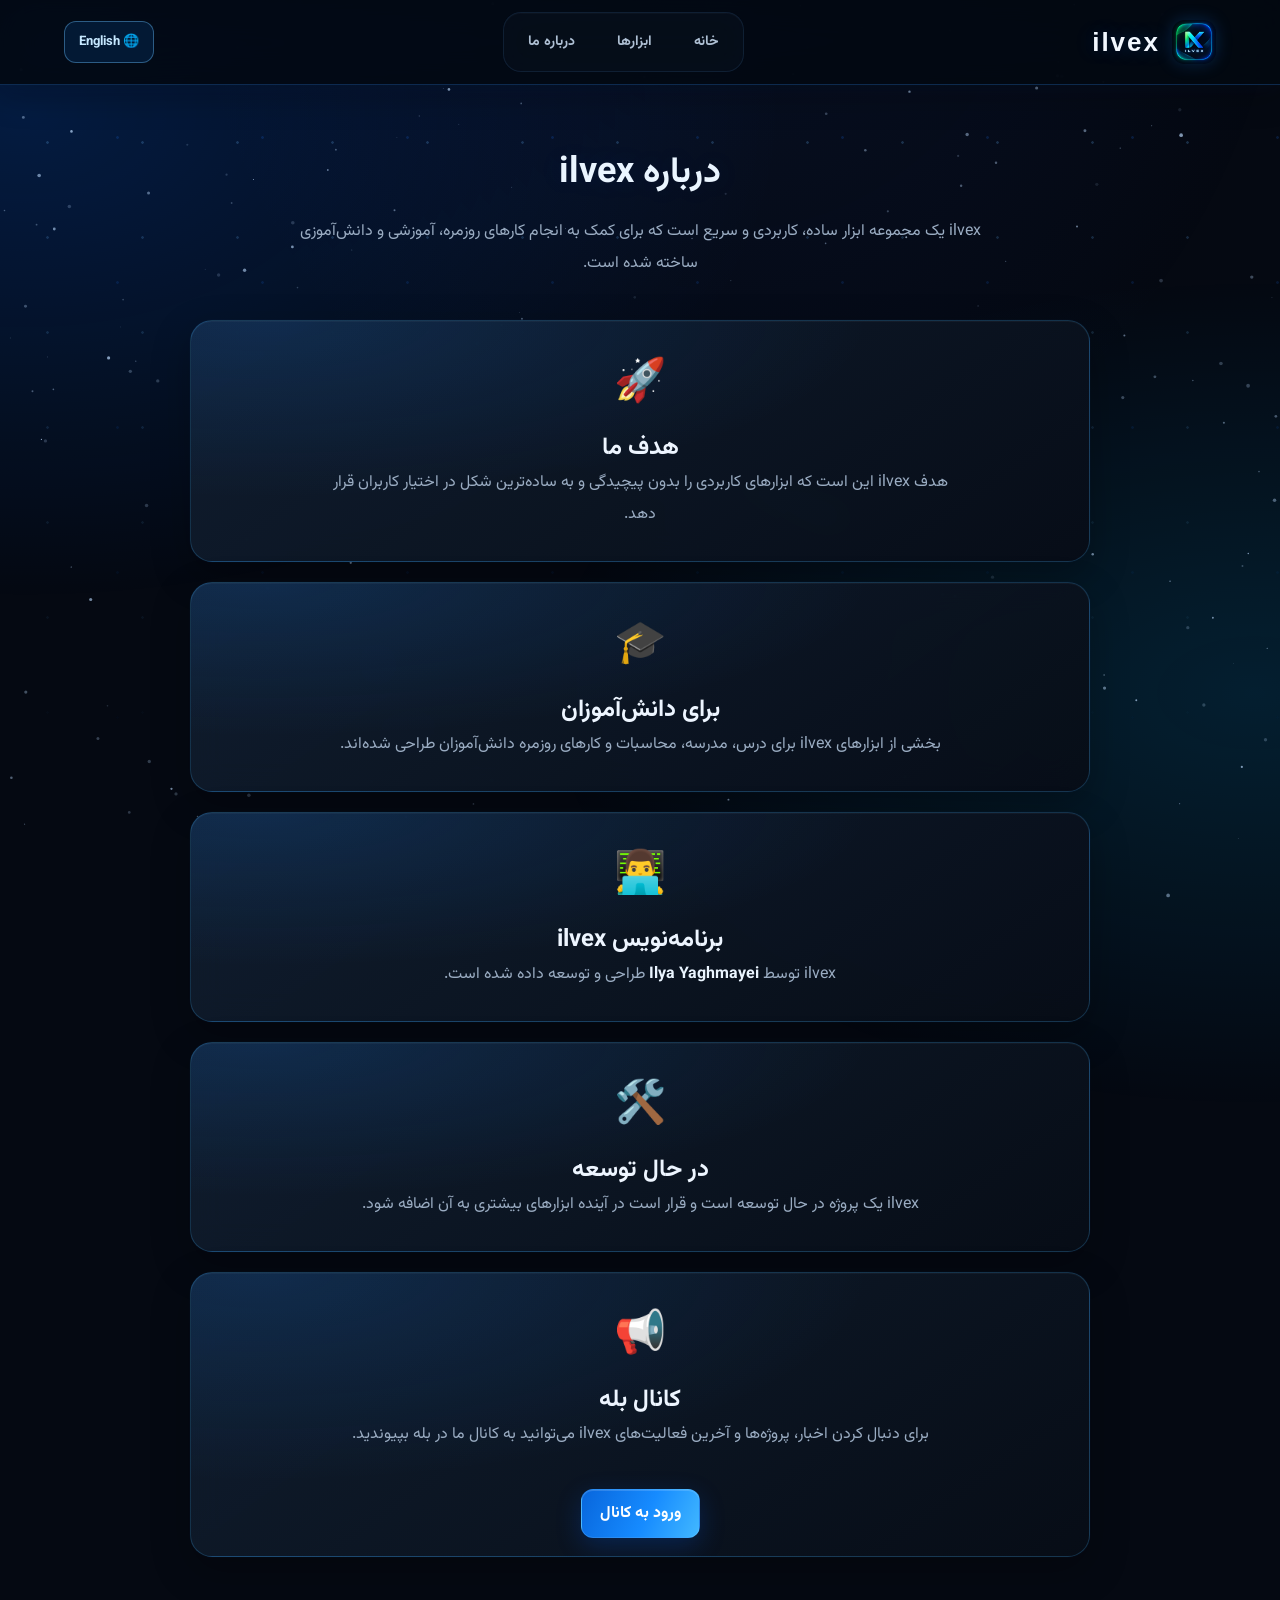
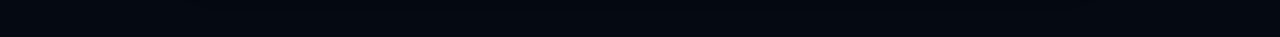
==== about.html @ ef1cdfc8 "Add files via upload" ====
<!DOCTYPE html>
<html lang="fa" dir="rtl">

<head>

    <meta charset="UTF-8">

    <meta name="viewport" content="width=device-width, initial-scale=1.0">

    <title>درباره ما | ilvex</title>

    <link rel="stylesheet" href="style.css">
    <link rel="icon" type="image/png" href="logo.png">
    <link
    href="https://fonts.googleapis.com/css2?family=Vazirmatn:wght@400;500;600;700;800;900&display=swap"
    rel="stylesheet"
>
</head>


<body>



    <header class="header">

        <div class="brand">

            <img
                src="logo.png"
                alt="ilvex Logo"
                class="site-logo"
            >

            <div class="logo">
                ilvex
            </div>

        </div>


        <button
            class="menu-btn"
            id="menuBtn"
        >
            ☰
        </button>


        <nav
            class="menu"
            id="menu"
        >

            <a href="index.html">
                خانه
            </a>

            <a href="tools.html">
                ابزارها
            </a>

            <a href="about.html">
                درباره ما
            </a>

        </nav>

    </header>



    <main>


        <section class="about-page">


            <h1>
                درباره ilvex
            </h1>


            <p>
                ilvex یک مجموعه ابزار ساده، کاربردی و سریع است
                که برای کمک به انجام کارهای روزمره، آموزشی و دانش‌آموزی ساخته شده است.
            </p>



            <!-- هدف ما -->

            <div class="about-card">

                <span>
                    🚀
                </span>

                <h2>
                    هدف ما
                </h2>

                <p>
                    هدف ilvex این است که ابزارهای کاربردی را
                    بدون پیچیدگی و به ساده‌ترین شکل در اختیار کاربران قرار دهد.
                </p>

            </div>



            <!-- برای دانش آموزان -->

            <div class="about-card">

                <span>
                    🎓
                </span>

                <h2>
                    برای دانش‌آموزان
                </h2>

                <p>
                    بخشی از ابزارهای ilvex برای درس، مدرسه،
                    محاسبات و کارهای روزمره دانش‌آموزان طراحی شده‌اند.
                </p>

            </div>



            <!-- برنامه نویس -->

            <div class="about-card">

                <span>
                    👨‍💻
                </span>

                <h2>
                    برنامه‌نویس ilvex
                </h2>

                <p>
                    ilvex توسط
                    <strong>
                        Ilya Yaghmayei
                    </strong>
                    طراحی و توسعه داده شده است.
                </p>

            </div>



            <!-- در حال توسعه -->

            <div class="about-card">

                <span>
                    🛠️
                </span>

                <h2>
                    در حال توسعه
                </h2>

                <p>
                    ilvex یک پروژه در حال توسعه است و
                    قرار است در آینده ابزارهای بیشتری به آن اضافه شود.
                </p>

            </div>



            <!-- کانال بله -->

            <div class="about-card">

                <span>
                    📢
                </span>

                <h2>
                    کانال بله
                </h2>

                <p>
                    برای دنبال کردن اخبار، پروژه‌ها و
                    آخرین فعالیت‌های ilvex می‌توانید به کانال ما در بله بپیوندید.
                </p>
<br><br>
                <a
                    href="https://ble.ir/ilvex_official"
                    class="section-button"
                >
                    ورود به کانال
                </a>

            </div>


        </section>


    </main>



    <!-- JavaScript -->

    <script src="script.js"></script>

<script src="stars.js"></script>
</body>

</html>
---- style.css ----
html {
    background-color: #ffffff !important;
    color-scheme: light;
}

body {
    background-color: #ffffff !important;
    color-scheme: light;
}
:root {
    --blue: #1769ff;
    --blue-light: #69b7ff;
    --blue-soft: #eaf5ff;
    --blue-glow: rgba(23, 105, 255, 0.22);

    --bg: #ffffff;
    --card: #f7fbff;
    --text: #102033;
    --muted: #64748b;
    --border: #dcecff;
}

* {
    box-sizing: border-box;
    margin: 0;
    padding: 0;
}

html {
    scroll-behavior: smooth;
}

body {
    font-family: "Vazirmatn", Arial, sans-serif;
    background: var(--bg);
    color: var(--text);
    min-height: 100vh;
    direction: rtl;
    overflow-x: hidden;
}


.header {
    position: sticky;
    top: 0;
    z-index: 999;

    width: 100%;
    min-height: 75px;
    padding: 12px 5%;

    display: flex;
    align-items: center;
    justify-content: space-between;

    background: rgba(255, 255, 255, 0.92);

    border-bottom: 1px solid var(--border);

    backdrop-filter: blur(18px);

    box-shadow:
        0 8px 30px rgba(23, 105, 255, 0.08);
}

.brand {
    display: flex;
    align-items: center;
    gap: 10px;
}

.site-logo {
    width: 42px;
    height: 42px;
    object-fit: contain;
    border-radius: 12px;

    transition: 0.3s ease;
}

.site-logo:hover {
    transform: scale(1.08) rotate(3deg);

    filter:
        drop-shadow(0 0 8px var(--blue-glow));
}

.logo {
    font-family: Arial, sans-serif;

    color: var(--blue);

    font-size: 25px;
    font-weight: 800;

    letter-spacing: 2px;
}


.menu {
    display: flex;
    align-items: center;
    gap: 8px;
}

.menu a {
    padding: 10px 16px;

    color: var(--text);

    text-decoration: none;

    border-radius: 12px;

    transition: 0.3s ease;
}

.menu a:hover {
    color: var(--blue);

    background: var(--blue-soft);

    box-shadow:
        0 0 18px rgba(23, 105, 255, 0.10);
}


.menu-btn {
    display: none;

    width: 46px;
    height: 46px;

    border: 1px solid var(--border);
    border-radius: 14px;

    background: var(--blue-soft);

    color: var(--blue);

    font-size: 24px;

    cursor: pointer;

    transition: 0.3s ease;
}

.menu-btn:hover {
    border-color: var(--blue);

    box-shadow:
        0 0 20px var(--blue-glow);
}



.hero {
    position: relative;

    width: 90%;
    max-width: 1000px;

    min-height: 620px;

    margin: 0 auto;

    padding: 100px 25px;

    display: flex;
    flex-direction: column;

    justify-content: center;
    align-items: center;

    text-align: center;

    overflow: hidden;
}

.hero::before {
    content: "";

    position: absolute;

    width: 500px;
    height: 500px;

    background:
        radial-gradient(
            circle,
            rgba(23, 105, 255, 0.16),
            rgba(105, 183, 255, 0.10),
            transparent 70%
        );

    filter: blur(30px);

    z-index: -1;
}



.hero-badge {
    padding: 10px 18px;

    margin-bottom: 25px;

    border: 1px solid var(--blue-light);

    border-radius: 50px;

    background: var(--blue-soft);

    color: var(--blue);

    font-size: 14px;

    box-shadow:
        0 0 20px rgba(23, 105, 255, 0.10);
}



.hero h1 {
    max-width: 850px;

    margin: 0;

    font-size: clamp(42px, 7vw, 78px);

    line-height: 1.25;

    font-weight: 900;

    letter-spacing: -2px;

    color: var(--text);
}

.hero h1 span {
    display: block;

    background:
        linear-gradient(
            90deg,
            var(--blue),
            var(--blue-light)
        );

    -webkit-background-clip: text;
    background-clip: text;

    color: transparent;

    filter:
        drop-shadow(
            0 0 20px
            rgba(23, 105, 255, 0.18)
        );
}

.hero > p {
    max-width: 650px;

    margin: 25px auto 0;

    color: var(--muted);

    font-size: 18px;

    line-height: 2;
}



.hero-buttons {
    display: flex;

    gap: 14px;

    margin-top: 35px;

    justify-content: center;

    flex-wrap: wrap;
}

.hero-button {
    display: inline-block;

    padding: 14px 25px;

    border-radius: 14px;

    text-decoration: none;

    font-weight: bold;

    transition: 0.3s ease;
}

.hero-button.primary {
    color: white;

    background:
        linear-gradient(
            90deg,
            var(--blue),
            #3d9cff
        );

    box-shadow:
        0 8px 25px
        rgba(23, 105, 255, 0.22);
}

.hero-button.primary:hover {
    transform: translateY(-4px);

    box-shadow:
        0 12px 35px
        rgba(23, 105, 255, 0.35);
}

.hero-button.secondary {
    color: var(--blue);

    background: white;

    border: 1px solid var(--blue-light);
}

.hero-button.secondary:hover {
    transform: translateY(-4px);

    background: var(--blue-soft);

    border-color: var(--blue);
}



.why-ilvex,
.tools,
.audience {
    text-align: center;
}

.why-ilvex {
    padding: 60px 20px;
}

.tools {
    padding: 70px 20px;
}

.audience {
    padding: 80px 20px;
}

.why-ilvex h2,
.tools h2,
.audience h2,
.home-section h2,
.cta h2 {
    color: var(--text);
text-align: center;
    text-shadow:
        0 0 18px rgba(23, 105, 255, 0.08);
}

.why-ilvex h2,
.tools h2,
.audience h2 {
    font-size: 32px;
}

.why-description,
.tools-description,
.audience-description {
    color: var(--muted);

    line-height: 2;
}



.why-card,
.tool-card,
.audience-card,
.about-card,
.home-section,
.stat-card {
    background:
        linear-gradient(
            145deg,
            #ffffff,
            #f5faff
        );

    border: 1px solid var(--border);

    box-shadow:
        0 15px 40px rgba(23, 105, 255, 0.07);

    backdrop-filter: blur(12px);

    transition: 0.3s ease;
}

.why-card:hover,
.tool-card:hover,
.audience-card:hover,
.about-card:hover,
.home-section:hover,
.stat-card:hover {
    transform: translateY(-7px);

    border-color: var(--blue-light);

    box-shadow:
        0 18px 45px rgba(23, 105, 255, 0.13),
        0 0 25px rgba(105, 183, 255, 0.12);
}



.why-cards {
    display: flex;

    justify-content: center;

    gap: 20px;

    flex-wrap: wrap;
}

.why-card {
    width: 220px;

    padding: 25px 20px;

    border-radius: 20px;
}

.why-card span {
    font-size: 35px;
}

.why-card h3 {
    margin: 15px 0 10px;
}

.why-card p {
    color: var(--muted);

    font-size: 14px;

    line-height: 1.7;
}



.tools-grid {
    display: flex;

    justify-content: center;

    align-items: stretch;

    gap: 22px;

    flex-wrap: wrap;
}

.tool-card {
    width: 230px;

    padding: 28px 22px;

    border-radius: 22px;
}

.tool-icon {
    display: block;

    font-size: 42px;

    margin-bottom: 15px;
}

.tool-card h3 {
    font-size: 21px;

    margin-bottom: 10px;
}

.tool-card p {
    color: var(--muted);

    font-size: 14px;

    line-height: 1.8;

    margin-bottom: 22px;
}



.tool-button,
.section-button,
.cta-button {
    border: none;

    padding: 11px 18px;

    border-radius: 12px;

    background:
        linear-gradient(
            90deg,
            var(--blue),
            #3d9cff
        );

    color: white;

    text-decoration: none;

    cursor: pointer;

    transition: 0.3s ease;
}

.tool-button:hover,
.section-button:hover,
.cta-button:hover {
    transform: translateY(-3px);

    box-shadow:
        0 10px 25px
        rgba(23, 105, 255, 0.28);
}



.home-section {
    width: 90%;
    max-width: 900px;

    margin: 35px auto;

    padding: 55px 25px;

    text-align: center;

    border-radius: 25px;
}

.section-icon {
    font-size: 45px;margin-bottom: 15px;
}

.home-section p {
    max-width: 600px;

    margin: 0 auto 25px;

    color: var(--muted);

    line-height: 2;
}



.audience-cards {
    display: flex;

    justify-content: center;

    gap: 22px;

    flex-wrap: wrap;
}

.audience-card {
    width: 230px;

    padding: 28px 20px;

    border-radius: 22px;
}

.audience-card span {
    display: block;

    font-size: 38px;

    margin-bottom: 12px;
}

.audience-card h3 {
    margin-bottom: 10px;
}

.audience-card p {
    color: var(--muted);

    font-size: 14px;

    line-height: 1.8;
}



.cta {
    width: 90%;
    max-width: 900px;

    margin: 40px auto 80px;

    padding: 65px 20px;

    text-align: center;

    border-radius: 28px;

    background:
        linear-gradient(
            135deg,
            #eef8ff,
            #ffffff
        );

    border: 1px solid var(--border);

    box-shadow:
        0 15px 45px rgba(23, 105, 255, 0.08);
}

.cta p {
    color: var(--muted);

    margin-bottom: 25px;
}



.platform-banner {
    width: 90%;
    max-width: 900px;

    margin: 50px auto;

    padding: 28px 25px;

    display: flex;

    align-items: center;

    justify-content: center;

    gap: 12px;

    text-align: center;

    background:
        linear-gradient(
            100deg,
            var(--blue),
            #3d9cff,
            var(--blue-light)
        );

    border-radius: 20px;

    box-shadow:
        0 12px 35px
        rgba(23, 105, 255, 0.22);
}

.platform-banner h2 {
    color: white;

    font-size: 20px;

    font-weight: 800;
}



.tools-page {
    padding: 80px 20px 60px;

    text-align: center;
}

.tools-page h1 {
    font-size: 42px;

    margin-bottom: 15px;

    color: var(--blue);
}

.tools-page > p {
    color: var(--muted);

    line-height: 2;

    max-width: 600px;

    margin: 0 auto 45px;
}



input,
textarea,
select {
    transition: 0.3s ease;
}

input,
textarea,
select {
    background: white !important;

    color: var(--text) !important;

    border: 1px solid var(--border) !important;
}

input:focus,
textarea:focus,
select:focus {
    border-color: var(--blue) !important;

    box-shadow:
        0 0 15px
        rgba(23, 105, 255, 0.15);
}



.text-tool,
.calculator-tool,
.unit-converter-tool,
.grade-calculator-tool {
    width: 90%;

    max-width: 800px;

    margin: 40px auto;

    padding: 30px;

    background: white;

    border: 1px solid var(--border);

    border-radius: 22px;

    box-shadow:
        0 15px 40px
        rgba(23, 105, 255, 0.07);

    text-align: center;
}

.text-tool textarea {
    width: 100%;

    min-height: 220px;

    padding: 20px;

    background: white;

    color: var(--text);

    border: 1px solid var(--border);

    border-radius: 15px;

    outline: none;

    resize: vertical;

    font-family: "Vazirmatn", Arial, sans-serif;

    font-size: 18px;
}

.stats {
    display: flex;

    justify-content: center;

    gap: 30px;

    margin-top: 25px;

    flex-wrap: wrap;
}

.stats div {
    min-width: 130px;

    padding: 15px;

    text-align: center;

    background: var(--blue-soft);

    border: 1px solid var(--border);

    border-radius: 15px;
}

.stats span {
    display: block;

    font-family: Arial, sans-serif;

    font-size: 30px;

    color: var(--blue);
}



.calculator-tool {
    max-width: 400px;
}

#calculatorDisplay {
    width: 100%;

    padding: 16px;

    margin-bottom: 20px;

    background: #f5faff !important;

    color: var(--text) !important;

    border: 1px solid var(--border);

    border-radius: 12px;

    font-size: 24px;
}

.calculator-buttons {
    display: grid;

    grid-template-columns: repeat(4, 1fr);

    gap: 10px;
}

.calculator-buttons button {
    min-height: 55px;

    border: none;

    border-radius: 12px;

    background: var(--blue-soft);

    color: var(--blue);

    font-size: 19px;

    cursor: pointer;

    transition: 0.2s ease;
}

.calculator-buttons button:hover {
    background: var(--blue);

    color: white;

    transform: translateY(-2px);
}

.equal-button {
    grid-column: span 4;

    background: var(--blue) !important;

    color: white !important;
}


.unit-converter-tool,
.grade-calculator-tool {
    max-width: 400px;
}

#unitInput,
#gradeInput,
#unitFrom,
#unitTo {
    width: 100%;

    padding: 14px;

    margin-bottom: 12px;

    background: white !important;

    color: var(--text) !important;

    border: 1px solid var(--border);

    border-radius: 12px;

    outline: none;

    font-size: 16px;
}

.unit-result,
.grades-list {
    margin-top: 20px;

    padding: 16px;

    background: var(--blue-soft);

    border: 1px solid var(--border);

    border-radius: 12px;

    color: var(--text);

    line-height: 1.8;
}


.about-page {
    width: 90%;

    max-width: 900px;

    margin: 60px auto 80px;

    text-align: center;
}

.about-page > h1 {
    font-size: 36px;

    margin-bottom: 15px;

    color: var(--blue);
}

.about-page > p {
    max-width: 700px;

    margin: 0 auto 40px;

    color: var(--muted);

    line-height: 2;
}

.about-card {
    margin: 20px auto;

    padding: 30px 25px;

    border-radius: 22px;
}

.about-card span {
    display: block;

    font-size: 42px;

    margin-bottom: 12px;
}

.about-card p {
    max-width: 650px;

    margin: 0 auto;

    color: var(--muted);

    line-height: 2;
}

.about-card strong {
    color: var(--blue);
}



.site-stats {
    width: 90%;

    max-width: 900px;

    margin: 55px auto;

    display: grid;

    grid-template-columns: repeat(2, 1fr);

    gap: 20px;
}

.stat-card {
    padding: 30px 20px;

    text-align: center;

    border-radius: 22px;
}

.stat-icon {
    font-size: 32px;

    margin-bottom: 12px;

    filter:
        drop-shadow(
            0 0 8px
            rgba(23, 105, 255, 0.25)
        );
}

.stat-number {
    font-size: 32px;

    font-weight: 900;

    color: var(--blue);

    margin-bottom: 8px;
}

.stat-title {
    color: var(--muted);

    font-size: 15px;

    font-weight: 600;
}


.loading-screen {
    position: fixed;
    inset: 0;
    width: 100%;
    height: 100vh;

    background: #ffffff;

    display: flex;
    flex-direction: column;
    align-items: center;
    justify-content: center;

    z-index: 99999;

    transition: opacity 0.6s ease, visibility 0.6s ease;
}




.loading-z {
    width: 90px;
    height: 90px;

    display: flex;
    align-items: center;
    justify-content: center;

    font-size: 58px;
    font-weight: 700;

    color: #1683ff;

    border: 3px solid #1683ff;
    border-radius: 24px;

    box-shadow:
        0 0 20px rgba(22, 131, 255, 0.15),
        0 0 50px rgba(22, 131, 255, 0.08);

    animation: ilvexPulse 1.8s ease-in-out infinite;
}




.loading-name {
    margin-top: 18px;

    font-size: 24px;
    font-weight: 700;

    letter-spacing: 6px;

    color: #111111;
}




.loading-line {
    width: 150px;
    height: 4px;

    margin-top: 22px;

    background: #e8f3ff;

    border-radius: 10px;

    overflow: hidden;
}

.loading-line span {
    display: block;

    width: 45%;
    height: 100%;

    background: #1683ff;

    border-radius: 10px;

    animation: ilvexLoading 1.4s ease-in-out infinite;
}




@keyframes ilvexPulse {

    0% {
        transform: scale(1);
        box-shadow:
            0 0 20px rgba(22, 131, 255, 0.15),
            0 0 50px rgba(22, 131, 255, 0.08);
    }

    50% {
        transform: scale(1.06);
        box-shadow:
            0 0 30px rgba(22, 131, 255, 0.25),
            0 0 70px rgba(22, 131, 255, 0.12);
    }

    100% {
        transform: scale(1);
        box-shadow:
            0 0 20px rgba(22, 131, 255, 0.15),
            0 0 50px rgba(22, 131, 255, 0.08);
    }
}


@keyframes ilvexLoading {

    0% {
        transform: translateX(-120%);
    }

    50% {
        transform: translateX(120%);
    }

    100% {
        transform: translateX(220%);
    }
}

@keyframes loadingLogo {
    0%, 100% {
        transform: scale(1);
    }

    50% {
        transform: scale(1.08);
    }
}

@keyframes loadingBar {
    0% {
        transform: translateX(-220%);
    }

    100% {
        transform: translateX(450%);
    }
}



::-webkit-scrollbar {
    width: 8px;
}

::-webkit-scrollbar-track {
    background: #f2f8ff;
}

::-webkit-scrollbar-thumb {
    background:
        linear-gradient(
            var(--blue),
            var(--blue-light)
        );

    border-radius: 20px;
}



@media (max-width: 700px) {

    .header {
        padding: 10px 18px;
    }

    .logo {
        font-size: 21px;
    }

    .site-logo {
        width: 38px;
        height: 38px;
    }

    .menu-btn {
        display: flex;

        align-items: center;

        justify-content: center;
    }

    .menu {
        position: fixed;

        top: 50%;
        left: 50%;

        width: 88%;

        max-width: 380px;

        transform: translate(-50%, -50%);

        padding: 25px 18px;

        display: none;

        flex-direction: column;

        gap: 10px;

        background: rgba(255, 255, 255, 0.97);

        border: 1px solid var(--blue-light);

        border-radius: 28px;

        box-shadow:
            0 25px 70px rgba(23, 105, 255, 0.18);

        backdrop-filter: blur(20px);

        z-index: 9999;
    }

    .menu.active {
        display: flex;

        animation: menuOpen 0.25s ease;
    }

    .menu a {
        width: 100%;

        padding: 16px;

        text-align: center;

        color: var(--text);

        background: var(--blue-soft);

        border: 1px solid var(--border);

        border-radius: 15px;
    }

    .menu a:hover,
    .menu a:active {
        color: white;

        background: var(--blue);

        border-color: var(--blue);
    }

    .hero {
        min-height: 600px;

        padding: 80px 18px;
    }

    .hero h1 {
        font-size: 43px;
    }

    .hero > p {
        font-size: 15px;
    }

    .hero-buttons {
        width: 100%;

        flex-direction: column;

        align-items: stretch;
    }

    .hero-button {
        width: 100%;

        box-sizing: border-box;
    }

    .why-card,
    .audience-card {
        width: 100%;

        max-width: 330px;
    }

    .cta {
        width: 90%;

        padding: 50px 20px;

        margin-bottom: 60px;
    }

    .site-stats {
        grid-template-columns: 1fr;

        gap: 15px;

        margin: 40px auto;
    }

    .platform-banner {
        width: 90%;

        padding: 22px 18px;

        border-radius: 17px;
    }

    .platform-banner h2 {
        font-size: 16px;

        line-height: 1.8;
    }

    .tools-page > h1 {
        font-size: 30px;
    }

}

@keyframes menuOpen {

    from {
        opacity: 0;

        transform:
            translate(-50%, -47%)
            scale(0.94);
    }

    to {
        opacity: 1;

        transform:
            translate(-50%, -50%)
            scale(1);
    }
}
.tool-modal {
    position: fixed;
    inset: 0;

    display: none;
    align-items: center;
    justify-content: center;

    padding: 20px;

    background: rgba(255, 255, 255, 0.75);

    backdrop-filter: blur(10px);

    z-index: 10000;
}

.tool-modal.active {
    display: flex;
}

.tool-modal-box {
    position: relative;

    width: 100%;
    max-width: 430px;

    padding: 35px 25px;

    text-align: center;

    background: white;

    border: 1px solid var(--border);

    border-radius: 25px;

    box-shadow:
        0 25px 70px rgba(23, 105, 255, 0.18);

    animation: fractionModalOpen 0.25s ease;
}

.tool-modal-box h2 {
    color: var(--blue);

    margin-bottom: 12px;
}

.tool-modal-box p {
    color: var(--muted);

    margin-bottom: 25px;
}

.tool-modal-close {
    position: absolute;

    top: 12px;
    left: 12px;

    width: 38px;
    height: 38px;

    border: none;
    border-radius: 50%;

    background: var(--blue-soft);

    color: var(--blue);

    font-size: 25px;

    cursor: pointer;
}

#fractionInput {
    width: 100%;

    padding: 15px;

    border: 1px solid var(--border);

    border-radius: 13px;

    outline: none;

    text-align: center;

    font-size: 18px;
}

.fraction-buttons {
    display: flex;

    gap: 10px;

    margin-top: 15px;
}

.fraction-buttons button {
    flex: 1;

    padding: 13px;

    border: none;

    border-radius: 12px;

    background: var(--blue);

    color: white;

    cursor: pointer;
}

#fractionResult {
    margin-top: 20px;

    padding: 15px;

    background: var(--blue-soft);

    border-radius: 12px;

    color: var(--text);

    font-weight: bold;
}

@keyframes fractionModalOpen {

    from {
        opacity: 0;
        transform: scale(0.94);
    }

    to {
        opacity: 1;
        transform: scale(1);
    }
}/* =========================
   Loading Screen Fix
========================= */

#loadingScreen {
    animation: hideLoading 0.5s ease 3s forwards;
}

@keyframes hideLoading {

    from {
        opacity: 1;
        visibility: visible;
    }

    to {
        opacity: 0;
        visibility: hidden;
        pointer-events: none;
    }

}


/* =========================
   ilvex 2.0 — BLACK & BLUE THEME
   Dark mode overrides
========================= */

:root {
    color-scheme: dark;
    --blue: #1683ff;
    --blue-light: #45b6ff;
    --blue-soft: #10243b;
    --blue-glow: rgba(22, 131, 255, 0.35);

    --bg: #070b12;
    --card: #0d1522;
    --text: #edf5ff;
    --muted: #a3b4c9;
    --border: #1c3552;
}

html,
body {
    background-color: var(--bg) !important;
    color-scheme: dark;
}

body {
    background:
        radial-gradient(ellipse at 50% 0%, rgba(22, 131, 255, 0.10), transparent 48%),
        var(--bg);
    color: var(--text);
}

.header {
    background: rgba(7, 11, 18, 0.88);
    border-bottom-color: var(--border);
    box-shadow: 0 8px 30px rgba(0, 0, 0, 0.28);
}

.menu a { color: var(--text); }
.menu a:hover {
    color: var(--blue-light);
    background: var(--blue-soft);
    box-shadow: 0 0 18px rgba(22, 131, 255, 0.16);
}

.menu-btn {
    background: var(--blue-soft);
    color: var(--blue-light);
    border-color: var(--border);
}

.hero::before {
    background: radial-gradient(circle, rgba(22, 131, 255, 0.22), rgba(69, 182, 255, 0.08), transparent 70%);
}

.hero-badge {
    background: rgba(16, 36, 59, 0.85);
    border-color: #24558a;
    color: var(--blue-light);
    box-shadow: 0 0 22px rgba(22, 131, 255, 0.12);
}

.hero h1,
.why-ilvex h2,
.tools h2,
.audience h2,
.home-section h2,
.cta h2 {
    color: var(--text);
    text-shadow: 0 0 22px rgba(22, 131, 255, 0.12);
}

.hero > p,
.why-description,
.tools-description,
.audience-description,
.tool-card p,
.why-card p,
.audience-card p,
.home-section p,
.cta p,
.tools-page > p,
.about-page > p,
.about-card p {
    color: var(--muted);
}

.hero-button.secondary {
    color: var(--blue-light);
    background: #0d1522;
    border-color: #24558a;
}
.hero-button.secondary:hover {
    background: var(--blue-soft);
    border-color: var(--blue);
}

.why-card,
.tool-card,
.audience-card,
.about-card,
.home-section,
.stat-card {
    background: linear-gradient(145deg, #101b2b, #0a111c);
    border-color: var(--border);
    box-shadow: 0 15px 40px rgba(0, 0, 0, 0.22);
}

.why-card:hover,
.tool-card:hover,
.audience-card:hover,
.about-card:hover,
.home-section:hover,
.stat-card:hover {
    border-color: var(--blue);
    box-shadow: 0 18px 45px rgba(0, 0, 0, 0.32), 0 0 25px rgba(22, 131, 255, 0.13);
}

.cta {
    background: linear-gradient(135deg, #101f33, #0a111c);
    border-color: var(--border);
    box-shadow: 0 15px 45px rgba(0, 0, 0, 0.25);
}

.platform-banner {
    background: linear-gradient(100deg, #0758c9, #1683ff, #45b6ff);
    box-shadow: 0 12px 35px rgba(22, 131, 255, 0.22);
}

.tools-page h1,
.about-page > h1 { color: var(--blue-light); }

input,
textarea,
select {
    background: #0a111c !important;
    color: var(--text) !important;
    border-color: var(--border) !important;
}

input::placeholder,
textarea::placeholder { color: #71849c; }

input:focus,
textarea:focus,
select:focus {
    border-color: var(--blue) !important;
    box-shadow: 0 0 15px rgba(22, 131, 255, 0.20);
}

.text-tool,
.calculator-tool,
.unit-converter-tool,
.grade-calculator-tool {
    background: linear-gradient(145deg, #101b2b, #0a111c);
    border-color: var(--border);
    box-shadow: 0 15px 40px rgba(0, 0, 0, 0.25);
}

.text-tool textarea {
    background: #080e17;
    color: var(--text);
    border-color: var(--border);
}

.stats div,
.unit-result,
.grades-list,
#fractionResult {
    background: #10243b;
    border-color: var(--border);
    color: var(--text);
}

#calculatorDisplay {
    background: #080e17 !important;
    color: var(--text) !important;
    border-color: var(--border);
}

.calculator-buttons button {
    background: #10243b;
    color: var(--blue-light);
}
.calculator-buttons button:hover {
    background: var(--blue);
    color: #fff;
}

#unitInput,
#gradeInput,
#unitFrom,
#unitTo {
    background: #080e17 !important;
    color: var(--text) !important;
    border-color: var(--border);
}

.loading-screen {
    background:
        radial-gradient(circle at center, rgba(22, 131, 255, 0.12), transparent 42%),
        #070b12;
}

.loading-z {
    color: var(--blue-light);
    border-color: var(--blue);
    box-shadow: 0 0 20px rgba(22, 131, 255, 0.22), 0 0 50px rgba(22, 131, 255, 0.12);
}

.loading-name { color: #edf5ff; }
.loading-line { background: #142943; }
.loading-line span { background: linear-gradient(90deg, var(--blue), var(--blue-light)); }

::-webkit-scrollbar-track { background: #080e17; }
::-webkit-scrollbar-thumb { background: linear-gradient(var(--blue), var(--blue-light)); }

@media (max-width: 700px) {
    .menu {
        background: rgba(8, 14, 23, 0.98);
        border-color: #24558a;
        box-shadow: 0 25px 70px rgba(0, 0, 0, 0.55);
    }
    .menu a {
        color: var(--text);
        background: #101f33;
        border-color: var(--border);
    }
    .menu a:hover,
    .menu a:active {
        color: #fff;
        background: var(--blue);
        border-color: var(--blue);
    }
}

.tool-modal {
    background: rgba(2, 6, 12, 0.78);
}

.tool-modal-box {
    background: linear-gradient(145deg, #101b2b, #0a111c);
    border-color: var(--border);
    box-shadow: 0 25px 70px rgba(0, 0, 0, 0.55);
}

.tool-modal-box p { color: var(--muted); }
.tool-modal-close {
    background: #10243b;
    color: var(--blue-light);
}

#fractionInput {
    background: #080e17 !important;
    color: var(--text) !important;
    border-color: var(--border) !important;
}

/* ================================
   ilvex 2.0 — Animated dark backdrop
   Lightweight CSS-only blue aurora
================================ */
html {
    background: #050912 !important;
    color-scheme: dark;
}

body {
    position: relative;
    isolation: isolate;
    background: transparent !important;
}

/* Keep the animated layers behind all page content */
body::before,
body::after {
    content: "";
    position: fixed;
    inset: -25%;
    pointer-events: none;
    z-index: -1;
    will-change: transform, opacity;
}

body::before {
    background:
        radial-gradient(ellipse at 18% 25%, rgba(0, 102, 255, 0.20) 0, transparent 34%),
        radial-gradient(ellipse at 82% 68%, rgba(0, 183, 255, 0.13) 0, transparent 32%),
        radial-gradient(ellipse at 55% 5%, rgba(30, 70, 180, 0.13) 0, transparent 38%);
    animation: ilvexAurora 24s ease-in-out infinite alternate;
}

body::after {
    inset: 0;
    opacity: 0.32;
    background-image:
        radial-gradient(circle, rgba(105, 183, 255, 0.8) 1px, transparent 1.6px),
        radial-gradient(circle, rgba(30, 120, 255, 0.65) 1px, transparent 1.7px);
    background-size: 95px 95px, 145px 145px;
    background-position: 0 0, 45px 65px;
    mask-image: linear-gradient(to bottom, black, transparent 88%);
    animation: ilvexStars 38s linear infinite;
}

@keyframes ilvexAurora {
    0%   { transform: translate3d(-2%, -1%, 0) scale(1); }
    50%  { transform: translate3d(2%, 2%, 0) scale(1.04); }
    100% { transform: translate3d(-1%, 3%, 0) scale(1.02); }
}

@keyframes ilvexStars {
    from { transform: translateY(0); }
    to   { transform: translateY(-95px); }
}

/* A subtle dark translucent surface lets the moving backdrop show through */
.header {
    background: rgba(5, 9, 18, 0.82) !important;
}

.why-card,
.tool-card,
.audience-card,
.about-card,
.home-section,
.stat-card,
.text-tool,
.calculator-tool,
.unit-converter-tool,
.grade-calculator-tool,
.tool-modal-box {
    background: linear-gradient(145deg, rgba(15, 25, 42, 0.94), rgba(7, 13, 24, 0.94)) !important;
    backdrop-filter: blur(14px);
}

.cta {
    background: linear-gradient(135deg, rgba(12, 31, 55, 0.94), rgba(5, 10, 19, 0.94)) !important;
}

@media (prefers-reduced-motion: reduce) {
    body::before,
    body::after {
        animation: none !important;
    }
    *, *::before, *::after {
        scroll-behavior: auto !important;
    }
}

/* ==========================================
   ilvex 2.0 — Final visual polish
   Glass cards, neon-blue details and refined hover states
========================================== */
:root {
    --blue: #1683ff;
    --blue-light: #69c3ff;
    --blue-soft: rgba(22, 131, 255, 0.12);
    --blue-glow: rgba(22, 131, 255, 0.30);
    --bg: #050912;
    --card: rgba(12, 22, 37, 0.82);
    --text: #edf5ff;
    --muted: #9aacc2;
    --border: rgba(88, 157, 235, 0.23);
}

::selection {
    color: #ffffff;
    background: rgba(22, 131, 255, 0.65);
}

.header {
    border-bottom: 1px solid rgba(75, 155, 255, 0.20) !important;
    box-shadow: 0 8px 35px rgba(0, 0, 0, 0.20), 0 1px 18px rgba(22, 131, 255, 0.06) !important;
}

.site-logo {
    filter: drop-shadow(0 0 8px rgba(22, 131, 255, 0.16));
}

.site-logo:hover {
    filter: drop-shadow(0 0 12px rgba(22, 131, 255, 0.65));
}

.logo {
    color: #f0f7ff !important;
    text-shadow: 0 0 22px rgba(22, 131, 255, 0.30);
}

.menu a {
    border: 1px solid transparent;
}

.menu a:hover,
.menu a:focus-visible {
    color: #ffffff !important;
    background: rgba(22, 131, 255, 0.14) !important;
    border-color: rgba(80, 166, 255, 0.28);
    box-shadow: 0 0 22px rgba(22, 131, 255, 0.10);
}

.menu-btn {
    background: rgba(22, 131, 255, 0.12) !important;
    color: var(--blue-light) !important;
    border-color: var(--border) !important;
}

.hero {
    isolation: isolate;
}

.hero::before {
    width: min(75vw, 620px) !important;
    height: min(75vw, 620px) !important;
    background: radial-gradient(circle, rgba(22, 131, 255, 0.20), rgba(0, 183, 255, 0.08) 38%, transparent 72%) !important;
    filter: blur(38px) !important;
    animation: ilvexHeroGlow 8s ease-in-out infinite alternate;
}

.hero-badge {
    color: #a8d8ff !important;
    background: rgba(22, 131, 255, 0.10) !important;
    border-color: rgba(105, 195, 255, 0.36) !important;
    box-shadow: inset 0 0 18px rgba(22, 131, 255, 0.06), 0 0 24px rgba(22, 131, 255, 0.08) !important;
    backdrop-filter: blur(12px);
}

.hero h1 {
    color: #f2f7ff !important;
    text-shadow: 0 5px 30px rgba(0, 0, 0, 0.28);
}

.hero h1 span {
    background: linear-gradient(100deg, #f4f9ff 0%, #7bcaff 35%, #1683ff 68%, #75dcff 100%) !important;
    background-size: 220% auto !important;
    -webkit-background-clip: text !important;
    background-clip: text !important;
    animation: ilvexTextShine 8s ease-in-out infinite;
    filter: drop-shadow(0 0 22px rgba(22, 131, 255, 0.24)) !important;
}

.hero > p,
.why-description,
.tools-description,
.audience-description {
    color: #a5b6ca !important;
}

.hero-button,
.tool-button,
.section-button,
.cta-button,
.fraction-buttons button,
.calculator-buttons button {
    position: relative;
    overflow: hidden;
    transition: transform 0.25s ease, box-shadow 0.25s ease, border-color 0.25s ease, background 0.25s ease !important;
}

.hero-button.primary,
.tool-button,
.section-button,
.cta-button {
    color: #ffffff !important;
    background: linear-gradient(115deg, #0868df, #168bff 55%, #38b8ff) !important;
    border: 1px solid rgba(143, 208, 255, 0.30) !important;
    box-shadow: 0 8px 26px rgba(0, 102, 255, 0.22), inset 0 1px 0 rgba(255, 255, 255, 0.15) !important;
}

.hero-button.primary:hover,
.tool-button:hover,
.section-button:hover,
.cta-button:hover {
    transform: translateY(-4px) !important;
    box-shadow: 0 12px 34px rgba(0, 119, 255, 0.34), 0 0 20px rgba(22, 131, 255, 0.14) !important;
}

.hero-button.secondary {
    color: #c5e5ff !important;
    background: rgba(10, 23, 40, 0.58) !important;
    border: 1px solid rgba(105, 195, 255, 0.30) !important;
    backdrop-filter: blur(10px);
}

.hero-button.secondary:hover {
    color: #ffffff !important;
    background: rgba(22, 131, 255, 0.16) !important;
    border-color: rgba(105, 195, 255, 0.65) !important;
    box-shadow: 0 0 25px rgba(22, 131, 255, 0.14);
}

.why-card,
.tool-card,
.audience-card,
.about-card,
.home-section,
.stat-card,
.text-tool,
.calculator-tool,
.unit-converter-tool,
.grade-calculator-tool,
.tool-modal-box {
    border: 1px solid rgba(91, 161, 239, 0.20) !important;
    border-radius: 22px !important;
    box-shadow: 0 18px 50px rgba(0, 0, 0, 0.18), inset 0 1px 0 rgba(255, 255, 255, 0.035) !important;
    backdrop-filter: blur(16px) saturate(120%);
    transition: transform 0.28s ease, border-color 0.28s ease, box-shadow 0.28s ease !important;
}

.why-card:hover,
.tool-card:hover,
.audience-card:hover,
.about-card:hover,
.home-section:hover,
.stat-card:hover {
    transform: translateY(-7px) !important;
    border-color: rgba(66, 164, 255, 0.58) !important;
    box-shadow: 0 22px 55px rgba(0, 0, 0, 0.30), 0 0 28px rgba(22, 131, 255, 0.10) !important;
}

.tool-icon,
.why-card span,
.audience-card span,
.section-icon,
.stat-icon {
    filter: drop-shadow(0 0 12px rgba(22, 131, 255, 0.18));
}

.why-card h3,
.tool-card h3,
.audience-card h3,
.home-section h2,
.about-card strong,
.stat-number {
    color: #eaf5ff !important;
}

.why-card p,
.tool-card p,
.audience-card p,
.home-section p,
.about-card p,
.stat-title {
    color: #9aacc2 !important;
}

.why-ilvex h2,
.tools h2,
.audience h2,
.home-section h2,
.cta h2,
.tools-page h1,
.about-page > h1 {
    color: #eaf5ff !important;
    text-shadow: 0 0 26px rgba(22, 131, 255, 0.12);
}

.cta {
    border: 1px solid rgba(78, 157, 245, 0.22) !important;
    border-radius: 26px !important;
    box-shadow: 0 20px 60px rgba(0, 0, 0, 0.20), inset 0 1px 0 rgba(255, 255, 255, 0.035) !important;
}

.platform-banner {
    border-color: rgba(82, 166, 255, 0.25) !important;
    box-shadow: 0 0 35px rgba(22, 131, 255, 0.08);
}

input,
textarea,
select,
#calculatorDisplay,
#unitInput,
#gradeInput,
#unitFrom,
#unitTo,
#fractionInput {
    border-radius: 13px !important;
    background: rgba(4, 11, 21, 0.82) !important;
    color: #edf5ff !important;
    border: 1px solid rgba(91, 161, 239, 0.24) !important;
    transition: border-color 0.2s ease, box-shadow 0.2s ease !important;
}

input:focus,
textarea:focus,
select:focus {
    outline: none;
    border-color: #1683ff !important;
    box-shadow: 0 0 0 3px rgba(22, 131, 255, 0.12), 0 0 20px rgba(22, 131, 255, 0.10) !important;
}

.calculator-buttons button,
.fraction-buttons button {
    border: 1px solid rgba(91, 161, 239, 0.18) !important;
    border-radius: 12px !important;
    background: rgba(16, 36, 59, 0.86) !important;
    color: #b7deff !important;
}

.calculator-buttons button:hover,
.fraction-buttons button:hover {
    transform: translateY(-2px);
    background: #126fe0 !important;
    color: #ffffff !important;
    box-shadow: 0 7px 20px rgba(22, 131, 255, 0.18);
}

.loading-screen,
#loadingScreen {
    background: radial-gradient(circle at 50% 45%, rgba(22, 131, 255, 0.14), transparent 40%), #050912 !important;
}

.loading-name {
    color: #edf5ff !important;
    text-shadow: 0 0 24px rgba(22, 131, 255, 0.18);
}

.tool-modal-box {
    background: linear-gradient(145deg, rgba(15, 25, 42, 0.98), rgba(7, 13, 24, 0.98)) !important;
}

:focus-visible {
    outline: 2px solid rgba(105, 195, 255, 0.85);
    outline-offset: 3px;
}

@keyframes ilvexHeroGlow {
    from { transform: scale(0.94) translate3d(-2%, 0, 0); opacity: 0.72; }
    to { transform: scale(1.08) translate3d(2%, 2%, 0); opacity: 1; }
}

@keyframes ilvexTextShine {
    0%, 100% { background-position: 0% center; }
    50% { background-position: 100% center; }
}

@media (max-width: 700px) {
    .hero {
        min-height: 520px;
        padding: 80px 18px;
    }

    .hero h1 {
        letter-spacing: -1px;
        font-size: clamp(36px, 10vw, 58px);
    }

    .hero > p {
        font-size: 16px;
    }

    .why-card,
    .tool-card,
    .audience-card,
    .about-card,
    .home-section,
    .stat-card {
        border-radius: 18px !important;
    }
}

@media (prefers-reduced-motion: reduce) {
    .hero::before,
    .hero h1 span {
        animation: none !important;
    }

    .why-card,
    .tool-card,
    .audience-card,
    .about-card,
    .home-section,
    .stat-card,
    .hero-button,
    .tool-button,
    .section-button,
    .cta-button {
        transition: none !important;
    }
}

/* =====================================================
   ilvex 2.0 — CINEMATIC / GOD TIER LOADING SCREEN
   CSS-only enhancement; keeps existing loader HTML.
===================================================== */
#loadingScreen,
.loading-screen {
    position: fixed !important;
    inset: 0 !important;
    width: 100% !important;
    min-height: 100vh !important;
    min-height: 100dvh !important;
    display: flex !important;
    flex-direction: column !important;
    align-items: center !important;
    justify-content: center !important;
    gap: 0 !important;
    overflow: hidden !important;
    isolation: isolate !important;
    background:
        radial-gradient(ellipse at 50% 44%, rgba(0, 112, 255, .20) 0%, rgba(0, 50, 130, .10) 23%, transparent 52%),
        radial-gradient(ellipse at 50% 100%, rgba(0, 76, 190, .15), transparent 55%),
        #03060d !important;
    color: #eff7ff !important;
    z-index: 999999 !important;
    animation: ilvexLoaderExit .65s cubic-bezier(.7, 0, .2, 1) 3.6s forwards !important;
}

/* Ambient glow and subtle orbital rings */
#loadingScreen::before,
.loading-screen::before {
    content: "";
    position: absolute;
    z-index: -1;
    width: min(74vw, 440px);
    aspect-ratio: 1;
    border-radius: 50%;
    border: 1px solid rgba(64, 160, 255, .15);
    box-shadow: 0 0 55px rgba(0, 112, 255, .10), inset 0 0 55px rgba(0, 112, 255, .07);
    background: conic-gradient(from 0deg, transparent 0 65%, rgba(32, 143, 255, .48) 75%, transparent 83% 100%);
    mask: radial-gradient(circle, transparent 57%, #000 58% 58.5%, transparent 59%);
    -webkit-mask: radial-gradient(circle, transparent 57%, #000 58% 58.5%, transparent 59%);
    animation: ilvexLoaderOrbit 8s linear infinite;
    pointer-events: none;
}

#loadingScreen::after,
.loading-screen::after {
    content: "ilvex 2.0  /  INITIALIZING";
    position: absolute;
    left: 0;
    right: 0;
    bottom: max(34px, env(safe-area-inset-bottom));
    text-align: center;
    color: rgba(126, 190, 255, .62);
    font: 600 10px/1.5 system-ui, sans-serif;
    letter-spacing: .28em;
    text-shadow: 0 0 18px rgba(22, 131, 255, .35);
    animation: ilvexLoaderStatus 1.4s ease-in-out infinite alternate;
    pointer-events: none;
}

.loading-z {
    position: relative !important;
    isolation: isolate;
    width: 104px !important;
    height: 104px !important;
    display: flex !important;
    align-items: center !important;
    justify-content: center !important;
    margin: 0 0 27px !important;
    border: 1px solid rgba(101, 190, 255, .85) !important;
    border-radius: 30px !important;
    background: linear-gradient(145deg, rgba(18, 49, 86, .76), rgba(3, 11, 25, .92)) !important;
    color: #f3faff !important;
    font-size: 66px !important;
    font-weight: 900 !important;
    line-height: 1 !important;
    text-shadow: 0 0 10px rgba(105, 195, 255, .95), 0 0 34px rgba(22, 131, 255, .7) !important;
    box-shadow: 0 0 0 8px rgba(22, 131, 255, .045), 0 0 0 18px rgba(22, 131, 255, .025), 0 0 35px rgba(22, 131, 255, .28), inset 0 0 28px rgba(22, 131, 255, .12) !important;
    animation: ilvexLoaderCore 2.3s ease-in-out infinite !important;
}

.loading-z::before {
    content: "";
    position: absolute;
    inset: -13px;
    border: 1px solid rgba(86, 177, 255, .35);
    border-top-color: #69c3ff;
    border-right-color: rgba(86, 177, 255, .05);
    border-radius: 36px;
    animation: ilvexLoaderOrbit 3.2s linear infinite;
    pointer-events: none;
}

.loading-z::after {
    content: "";
    position: absolute;
    inset: -23px;
    border: 1px dashed rgba(48, 132, 255, .25);
    border-radius: 42px;
    animation: ilvexLoaderOrbit 12s linear infinite reverse;
    pointer-events: none;
}

/* If the existing loader uses an image logo, give it the same premium glow. */
#loadingScreen img,
.loading-screen img,
.loading-logo {
    position: relative;
    z-index: 1;
    width: clamp(84px, 20vw, 112px);
    height: clamp(84px, 20vw, 112px);
    object-fit: contain;
    filter: drop-shadow(0 0 12px rgba(40, 145, 255, .65)) drop-shadow(0 0 34px rgba(0, 95, 255, .28));
    animation: ilvexLoaderCore 2.3s ease-in-out infinite;
}

.loading-name {
    position: relative;
    margin: 3px 0 0 !important;
    color: #f1f8ff !important;
    font-family: system-ui, sans-serif !important;
    font-size: clamp(23px, 5vw, 30px) !important;
    font-weight: 900 !important;
    letter-spacing: .34em !important;
    padding-left: .34em;
    text-shadow: 0 0 12px rgba(105, 195, 255, .42), 0 0 35px rgba(22, 131, 255, .28) !important;
    animation: ilvexLoaderName 1s ease both;
}

.loading-line {
    position: relative !important;
    width: min(230px, 62vw) !important;
    height: 4px !important;
    margin-top: 28px !important;
    overflow: hidden !important;
    border: 1px solid rgba(86, 166, 255, .24) !important;
    border-radius: 999px !important;
    background: rgba(47, 91, 145, .24) !important;
    box-shadow: 0 0 18px rgba(22, 131, 255, .12) !important;
}

.loading-line span {
    position: relative;
    display: block !important;
    width: 42% !important;
    height: 100% !important;
    border-radius: inherit !important;
    background: linear-gradient(90deg, transparent, #1683ff 25%, #a6e1ff 65%, #ffffff) !important;
    box-shadow: 0 0 10px #1683ff, 0 0 22px rgba(22, 131, 255, .75) !important;
    animation: ilvexLoading 1.25s cubic-bezier(.45, 0, .55, 1) infinite !important;
}

@keyframes ilvexLoaderCore {
    0%, 100% { transform: translateY(0) scale(1); }
    50% { transform: translateY(-4px) scale(1.045); }
}

@keyframes ilvexLoaderOrbit {
    from { transform: rotate(0deg); }
    to { transform: rotate(360deg); }
}

@keyframes ilvexLoaderName {
    from { opacity: 0; transform: translateY(10px); letter-spacing: .55em; }
    to { opacity: 1; transform: translateY(0); letter-spacing: .34em; }
}

@keyframes ilvexLoaderStatus {
    from { opacity: .45; }
    to { opacity: 1; }
}

@keyframes ilvexLoaderExit {
    to { opacity: 0; visibility: hidden; pointer-events: none; }
}

@media (max-width: 480px) {
    #loadingScreen::before,
    .loading-screen::before { width: 86vw; }

    .loading-z { width: 90px !important; height: 90px !important; font-size: 57px !important; border-radius: 26px !important; }
    .loading-z::before { border-radius: 32px; }
    .loading-z::after { border-radius: 38px; }
    .loading-name { letter-spacing: .24em !important; padding-left: .24em; }
    #loadingScreen::after,
    .loading-screen::after { font-size: 9px; letter-spacing: .19em; }
}

@media (prefers-reduced-motion: reduce) {
    #loadingScreen::before,
    .loading-screen::before,
    .loading-z,
    .loading-z::before,
    .loading-z::after,
    #loadingScreen img,
    .loading-screen img,
    .loading-logo,
    .loading-name,
    .loading-line span { animation-duration: 0.01ms !important; animation-iteration-count: 1 !important; }
}

/* =====================================
   ilvex 2.0 — PREMIUM TOOL CARDS
   Glass panels, neon edges and smooth UI
===================================== */

.tool-card,
.why-card,
.audience-card,
.about-card,
.stat-card {
    position: relative;
    isolation: isolate;
    overflow: hidden;
    background:
        radial-gradient(ellipse at 8% 0%, rgba(22, 131, 255, .15), transparent 52%),
        linear-gradient(145deg, rgba(17, 31, 49, .94), rgba(7, 13, 23, .96)) !important;
    border: 1px solid rgba(69, 182, 255, .22) !important;
    box-shadow:
        inset 0 1px 0 rgba(255, 255, 255, .035),
        0 14px 38px rgba(0, 0, 0, .25),
        0 0 0 1px rgba(22, 131, 255, .025) !important;
    backdrop-filter: blur(16px);
    -webkit-backdrop-filter: blur(16px);
    transition: transform .32s cubic-bezier(.2, .75, .25, 1), border-color .32s ease, box-shadow .32s ease;
}

.tool-card::before,
.why-card::before,
.audience-card::before,
.about-card::before,
.stat-card::before {
    content: "";
    position: absolute;
    inset: 0;
    z-index: -1;
    pointer-events: none;
    opacity: .6;
    background: linear-gradient(115deg, transparent 15%, rgba(69, 182, 255, .09) 45%, transparent 70%);
    transform: translateX(-115%);
    transition: transform .75s ease;
}

.tool-card:hover::before,
.why-card:hover::before,
.audience-card:hover::before,
.about-card:hover::before,
.stat-card:hover::before {
    transform: translateX(115%);
}

.tool-card:hover,
.why-card:hover,
.audience-card:hover,
.about-card:hover,
.stat-card:hover {
    transform: translateY(-8px);
    border-color: rgba(69, 182, 255, .72) !important;
    box-shadow:
        inset 0 1px 0 rgba(255, 255, 255, .06),
        0 20px 50px rgba(0, 0, 0, .35),
        0 0 28px rgba(22, 131, 255, .17) !important;
}

.tool-card {
    display: flex;
    flex-direction: column;
    align-items: center;
    text-align: center;
    min-height: 245px;
}

.tool-icon {
    display: grid !important;
    place-items: center;
    width: 76px;
    height: 76px;
    margin: 0 auto 19px !important;
    border-radius: 23px;
    background: linear-gradient(145deg, rgba(22, 131, 255, .2), rgba(8, 20, 36, .75));
    border: 1px solid rgba(69, 182, 255, .27);
    box-shadow: inset 0 1px 0 rgba(255,255,255,.06), 0 0 25px rgba(22, 131, 255, .12);
    transition: transform .35s ease, box-shadow .35s ease, border-color .35s ease;
}

.tool-card:hover .tool-icon {
    transform: translateY(-3px) rotate(-4deg) scale(1.06);
    border-color: rgba(105, 195, 255, .72);
    box-shadow: 0 0 28px rgba(22, 131, 255, .28), inset 0 0 18px rgba(22, 131, 255, .08);
}

.tool-card h3 {
    color: #edf6ff !important;
    text-shadow: 0 0 18px rgba(22, 131, 255, .12);
}

.tool-card p {
    flex-grow: 1;
}

.tool-button,
.section-button,
.cta-button,
.calculator-buttons button,
.fraction-buttons button {
    position: relative;
    overflow: hidden;
    border: 1px solid rgba(119, 198, 255, .28) !important;
    background: linear-gradient(115deg, #0866dc, #168bff 55%, #42b8ff) !important;
    color: #fff !important;
    font-weight: 700;
    box-shadow: 0 7px 20px rgba(22, 131, 255, .16);
    transition: transform .25s ease, box-shadow .25s ease, filter .25s ease;
}

.tool-button::after,
.section-button::after,
.cta-button::after {
    content: "";
    position: absolute;
    top: -50%;
    bottom: -50%;
    left: -60%;
    width: 35%;
    transform: rotate(22deg);
    background: rgba(255, 255, 255, .22);
    transition: left .55s ease;
    pointer-events: none;
}

.tool-button:hover::after,
.section-button:hover::after,
.cta-button:hover::after { left: 130%; }

.tool-button:hover,
.section-button:hover,
.cta-button:hover,
.calculator-buttons button:hover,
.fraction-buttons button:hover {
    transform: translateY(-2px);
    filter: brightness(1.1);
    box-shadow: 0 10px 27px rgba(22, 131, 255, .32), 0 0 18px rgba(22, 131, 255, .12);
}

/* Tool workspaces */
.text-tool,
.calculator-tool,
.unit-converter-tool,
.grade-calculator-tool,
.tool-modal-box {
    border: 1px solid rgba(69, 182, 255, .24) !important;
    border-radius: 22px !important;
    background:
        radial-gradient(ellipse at 0% 0%, rgba(22, 131, 255, .12), transparent 50%),
        linear-gradient(145deg, rgba(16, 28, 44, .97), rgba(7, 13, 23, .98)) !important;
    box-shadow: 0 18px 48px rgba(0, 0, 0, .3), inset 0 1px 0 rgba(255,255,255,.035) !important;
}

#calculatorDisplay,
.text-tool textarea,
input,
textarea,
select {
    border-radius: 12px !important;
    border: 1px solid rgba(69, 182, 255, .22) !important;
    background: rgba(4, 10, 18, .88) !important;
    box-shadow: inset 0 2px 8px rgba(0, 0, 0, .2);
}

#calculatorDisplay {
    color: #9bd8ff !important;
    text-shadow: 0 0 15px rgba(22, 131, 255, .22);
}

.calculator-buttons button {
    min-height: 46px;
    border-radius: 12px !important;
    background: linear-gradient(145deg, #14243a, #0b1422) !important;
    border-color: rgba(69, 182, 255, .16) !important;
}

.calculator-buttons button:hover {
    background: linear-gradient(145deg, #0e68d5, #168bff) !important;
}

.equal-button {
    background: linear-gradient(100deg, #0870ee, #49bdff) !important;
}

.stats div,
.unit-result,
.grades-list,
#fractionResult {
    border: 1px solid rgba(69, 182, 255, .16);
    border-radius: 14px;
    box-shadow: inset 0 1px 0 rgba(255,255,255,.025);
}

input:focus,
textarea:focus,
select:focus {
    outline: none;
    border-color: rgba(69, 182, 255, .8) !important;
    box-shadow: 0 0 0 3px rgba(22, 131, 255, .1), 0 0 22px rgba(22, 131, 255, .12) !important;
}

@media (max-width: 600px) {
    .tool-card { min-height: 0; width: min(100%, 330px); }
    .tool-icon { width: 66px; height: 66px; border-radius: 20px; font-size: 35px !important; }
    .tool-card:hover,
    .why-card:hover,
    .audience-card:hover,
    .about-card:hover,
    .stat-card:hover { transform: translateY(-3px); }
}

@media (prefers-reduced-motion: reduce) {
    .tool-card,
    .why-card,
    .audience-card,
    .about-card,
    .stat-card,
    .tool-icon,
    .tool-button,
    .section-button,
    .cta-button { transition: none !important; }
    .tool-card::before,
    .why-card::before,
    .audience-card::before,
    .about-card::before,
    .stat-card::before { display: none !important; }
}


/* ==========================================
   ilvex 2.0 — COSMIC STARFIELD FINAL OVERRIDES
   Static tool icons + subtle premium card hover
========================================== */
#ilvex-starfield {
    position: fixed;
    inset: 0;
    width: 100%;
    height: 100%;
    display: block;
    pointer-events: none;
    z-index: -1;
    opacity: .95;
}

/* The icons stay still: no rotation, spinning, or floating animation. */
.tool-icon,
.tool-card .tool-icon,
.tool-icon:hover,
.tool-card:hover .tool-icon {
    animation: none !important;
    transform: none !important;
}

.tool-icon {
    transition: border-color .3s ease, box-shadow .3s ease, background-color .3s ease !important;
}

.tool-card:hover .tool-icon {
    border-color: rgba(105, 195, 255, .72) !important;
    box-shadow: 0 0 24px rgba(22, 131, 255, .22), inset 0 0 18px rgba(22, 131, 255, .07) !important;
}

@media (prefers-reduced-motion: reduce) {
    #ilvex-starfield { opacity: .55; }
    .tool-card,
    .why-card,
    .audience-card,
    .about-card,
    .stat-card,
    .tool-icon { transition: none !important; }
    .tool-card:hover .tool-icon { transform: none !important; }
}
/* Fix: remove unwanted decorative rectangles */
.cta-section::before,
.cta-section::after,
.channel-card::before,
.channel-card::after,
.promo-card::before,
.promo-card::after {
    display: none !important;
    content: none !important;
}
/* ilvex 2.0 — Fix unwanted gray rectangles */

/* Remove decorative pseudo-elements from CTA and channel cards */
.cta::before,
.cta::after,
.cta-section::before,
.cta-section::after,
.channel-card::before,
.channel-card::after,
.channel-section::before,
.channel-section::after,
.promo-card::before,
.promo-card::after,
.telegram-card::before,
.telegram-card::after {
    content: none !important;
    display: none !important;
}

/* Keep all tool icons still — no rotation */
.tool-card:hover .tool-icon,
.tool-icon:hover {
    transform: none !important;
}

/* Prevent decorative shapes from overflowing */
.cta,
.cta-section,
.channel-card,
.channel-section,
.promo-card,
.telegram-card {
    overflow: hidden;
}
/* =====================================================
   ilvex 2.0 — FINAL FIX FOR STRAY GRAY DECORATIVE SHAPES
   Keeps the cosmic background, starfield and tool styling.
===================================================== */

/* These large angled shapes are decorative pseudo-elements on content cards.
   Disable them on card/CTA/channel sections so they cannot cover the content. */
.cta::before,
.cta::after,
.cta-section::before,
.cta-section::after,
.home-section::before,
.home-section::after,
.channel::before,
.channel::after,
.channel-card::before,
.channel-card::after,
.channel-section::before,
.channel-section::after,
.telegram-card::before,
.telegram-card::after,
.telegram-section::before,
.telegram-section::after,
.promo-card::before,
.promo-card::after,
.promo-section::before,
.promo-section::after,
.platform-banner::before,
.platform-banner::after,
.audience::before,
.audience::after {
    content: none !important;
    display: none !important;
    background: none !important;
    box-shadow: none !important;
}

/* Keep button shine clipped inside the button, never as a loose rectangle. */
.tool-button,
.section-button,
.cta-button {
    position: relative !important;
    overflow: hidden !important;
    isolation: isolate;
}

.tool-button::after,
.section-button::after,
.cta-button::after {
    top: -50% !important;
    bottom: -50% !important;
    pointer-events: none !important;
}

/* Tool icons must remain completely still in ilvex 2.0. */
.tool-icon,
.tool-card:hover .tool-icon,
.tool-icon:hover {
    animation: none !important;
    transform: none !important;
}


.cta::before,
.cta::after,
.cta-button::before,
.cta-button::after,
.cta-section::before,
.cta-section::after {
    content: none !important;
    display: none !important;
    background: none !important;
    box-shadow: none !important;
}

.channel-card::before,
.channel-card::after,
.channel-section::before,
.channel-section::after,
.telegram-card::before,
.telegram-card::after,
.telegram-section::before,
.telegram-section::after,
.promo-card::before,
.promo-card::after,
.promo-section::before,
.promo-section::after {
    content: none !important;
    display: none !important;
    background: none !important;
    box-shadow: none !important;
}

.tool-icon,
.tool-icon:hover,
.tool-card:hover .tool-icon {
    animation: none !important;
    transform: none !important;
}

.about-page .about-card:last-child::before,
.about-page .about-card:last-child::after {
    content: none !important;
    display: none !important;
}

.about-page .about-card:last-child .section-button::before,
.about-page .about-card:last-child .section-button::after {
    content: none !important;
    display: none !important;
    background: none !important;
    box-shadow: none !important;
}
/* =====================================================
   ilvex 2.0 — GOD TIER NAVIGATION
   Premium Neon Blue • Glass UI • Responsive Menu
===================================================== */

/* Header */
.header {
    position: sticky;
    top: 0;
    z-index: 999;

    min-height: 78px;
    padding: 12px 5%;

    background: rgba(3, 8, 17, 0.88) !important;

    border-bottom: 1px solid rgba(45, 145, 255, 0.25) !important;

    box-shadow:
        0 8px 35px rgba(0, 0, 0, 0.28),
        0 1px 20px rgba(22, 131, 255, 0.06) !important;

    backdrop-filter: blur(22px) saturate(145%);
    -webkit-backdrop-filter: blur(22px) saturate(145%);

    transition:
        background 0.3s ease,
        border-color 0.3s ease,
        box-shadow 0.3s ease;
}

/* Brand */
.brand {
    display: flex;
    align-items: center;
    gap: 12px;

    flex-shrink: 0;
}

.site-logo {
    width: 44px;
    height: 44px;

    object-fit: contain;

    border-radius: 13px;

    filter:
        drop-shadow(0 0 8px rgba(22, 131, 255, 0.22));

    transition:
        filter 0.3s ease,
        transform 0.3s ease;
}

.site-logo:hover {
    transform: scale(1.06);

    filter:
        drop-shadow(0 0 15px rgba(22, 131, 255, 0.65));
}

.logo {
    color: #f2f8ff !important;

    font-size: 26px;
    font-weight: 900;

    letter-spacing: 2px;

    text-shadow:
        0 0 18px rgba(22, 131, 255, 0.25);
}

/* Desktop navigation */
.menu {
    display: flex;
    align-items: center;
    justify-content: center;

    gap: 6px;

    padding: 6px;

    border: 1px solid rgba(91, 161, 239, 0.12);
    border-radius: 18px;

    background: rgba(9, 19, 33, 0.56);

    box-shadow:
        inset 0 1px 0 rgba(255, 255, 255, 0.025);

    backdrop-filter: blur(14px);
    -webkit-backdrop-filter: blur(14px);
}

/* Individual navigation links */
.menu a {
    position: relative;

    display: inline-flex;
    align-items: center;
    justify-content: center;

    padding: 11px 17px;

    color: #aebfd3 !important;

    font-size: 14px;
    font-weight: 700;

    text-decoration: none;

    white-space: nowrap;

    border: 1px solid transparent;
    border-radius: 12px;

    background: transparent !important;

    transition:
        color 0.25s ease,
        background 0.25s ease,
        border-color 0.25s ease,
        box-shadow 0.25s ease,
        transform 0.25s ease;
}

/* Neon underline */
.menu a::after {
    content: "";

    position: absolute;

    left: 18%;
    right: 18%;
    bottom: 4px;

    height: 2px;

    border-radius: 10px;

    background:
        linear-gradient(
            90deg,
            transparent,
            #1683ff,
            #80d5ff,
            transparent
        );

    box-shadow:
        0 0 10px rgba(22, 131, 255, 0.65);

    transform: scaleX(0);

    transform-origin: center;

    transition: transform 0.28s ease;
}

/* Hover */
.menu a:hover {
    color: #ffffff !important;

    background: rgba(22, 131, 255, 0.10) !important;

    border-color: rgba(69, 182, 255, 0.20);

    box-shadow:
        0 0 20px rgba(22, 131, 255, 0.07);

    transform: translateY(-1px);
}

.menu a:hover::after {
    transform: scaleX(1);
}

/* Current page — add class="active" to the relevant link */
.menu a.active,
.menu a[aria-current="page"] {
    color: #ffffff !important;

    background:
        linear-gradient(
            135deg,
            rgba(22, 131, 255, 0.19),
            rgba(22, 131, 255, 0.06)
        ) !important;

    border-color: rgba(69, 182, 255, 0.27);

    box-shadow:
        inset 0 0 15px rgba(22, 131, 255, 0.045),
        0 0 18px rgba(22, 131, 255, 0.06);
}

.menu a.active::after,
.menu a[aria-current="page"]::after {
    transform: scaleX(1);
}

/* Keyboard accessibility */
.menu a:focus-visible {
    outline: 2px solid #69c3ff;
    outline-offset: 3px;

    color: #ffffff !important;
}

/* Premium mobile menu button */
.menu-btn {
    position: relative;

    width: 47px;
    height: 47px;

    display: none;
    align-items: center;
    justify-content: center;

    color: #8bd3ff !important;

    font-size: 25px;

    background:
        linear-gradient(
            145deg,
            rgba(22, 131, 255, 0.17),
            rgba(8, 19, 34, 0.92)
        ) !important;

    border: 1px solid rgba(69, 182, 255, 0.30) !important;
    border-radius: 15px;

    box-shadow:
        inset 0 1px 0 rgba(255, 255, 255, 0.045),
        0 0 18px rgba(22, 131, 255, 0.07);

    cursor: pointer;

    transition:
        transform 0.25s ease,
        border-color 0.25s ease,
        box-shadow 0.25s ease,
        background 0.25s ease;
}

.menu-btn:hover {
    border-color: rgba(105, 195, 255, 0.75) !important;

    box-shadow:
        0 0 25px rgba(22, 131, 255, 0.20);

    transform: translateY(-2px);
}

.menu-btn:active {
    transform: scale(0.94);
}

.menu-btn:focus-visible {
    outline: 2px solid #69c3ff;
    outline-offset: 4px;
}

/* Mobile navigation */
@media (max-width: 700px) {

    .header {
        min-height: 70px;

        padding:
            10px
            max(18px, env(safe-area-inset-right))
            10px
            max(18px, env(safe-area-inset-left));

        gap: 12px;
    }

    .brand {
        gap: 9px;
    }

    .site-logo {
        width: 39px;
        height: 39px;
    }

    .logo {
        font-size: 22px;
        letter-spacing: 1.5px;
    }

    .menu-btn {
        display: flex;

        flex-shrink: 0;
    }

    .menu {
        position: fixed;

        top: 50%;
        left: 50%;

        width: min(88%, 370px);

        max-height: min(78dvh, 620px);
        overflow-y: auto;
        overscroll-behavior: contain;

        padding: 22px 17px;

        display: none;

        flex-direction: column;
        align-items: stretch;

        gap: 9px;

        background:
            radial-gradient(
                ellipse at 50% 0%,
                rgba(22, 131, 255, 0.17),
                transparent 55%
            ),
            linear-gradient(
                145deg,
                rgba(11, 23, 39, 0.99),
                rgba(3, 8, 16, 0.99)
            ) !important;

        border: 1px solid rgba(69, 182, 255, 0.35);

        border-radius: 25px;

        box-shadow:
            0 25px 80px rgba(0, 0, 0, 0.55),
            0 0 35px rgba(22, 131, 255, 0.12),
            0 0 0 100vmax rgba(0, 3, 10, 0.72);

        backdrop-filter: blur(24px);
        -webkit-backdrop-filter: blur(24px);

        transform: translate(-50%, -50%);

        z-index: 9999;
    }

    .menu.active {
        display: flex;

        animation: ilvexGodMenuOpen 0.32s cubic-bezier(.2, .8, .2, 1);
    }

    .menu a {
        width: 100%;
        min-height: 49px;

        padding: 14px 16px;

        justify-content: center;

        color: #d8eaff !important;

        font-size: 15px;

        background: rgba(18, 39, 64, 0.58) !important;

        border: 1px solid rgba(91, 161, 239, 0.13);

        border-radius: 14px;

        transform: none;
    }

    .menu a::after {
        left: 35%;
        right: 35%;
        bottom: 5px;
    }

    .menu a:hover,
    .menu a:active {
        color: #ffffff !important;

        background:
            linear-gradient(
                100deg,
                rgba(8, 104, 223, 0.72),
                rgba(22, 139, 255, 0.45)
            ) !important;

        border-color: rgba(105, 195, 255, 0.50);

        box-shadow:
            inset 0 0 15px rgba(22, 131, 255, 0.10),
            0 0 18px rgba(22, 131, 255, 0.10);

        transform: none;
    }

    .menu a.active,
    .menu a[aria-current="page"] {
        background:
            linear-gradient(
                100deg,
                rgba(8, 104, 223, 0.55),
                rgba(22, 139, 255, 0.20)
            ) !important;

        border-color: rgba(105, 195, 255, 0.45);
    }
}

/* Menu opening animation */
@keyframes ilvexGodMenuOpen {
    from {
        opacity: 0;

        transform:
            translate(-50%, -47%)
            scale(0.96);

        filter: blur(5px);
    }

    to {
        opacity: 1;

        transform:
            translate(-50%, -50%)
            scale(1);

        filter: blur(0);
    }
}

/* Respect reduced-motion preferences */
@media (prefers-reduced-motion: reduce) {
    .menu,
    .menu a,
    .menu a::after,
    .menu-btn {
        animation: none !important;
        transition: none !important;
    }
}
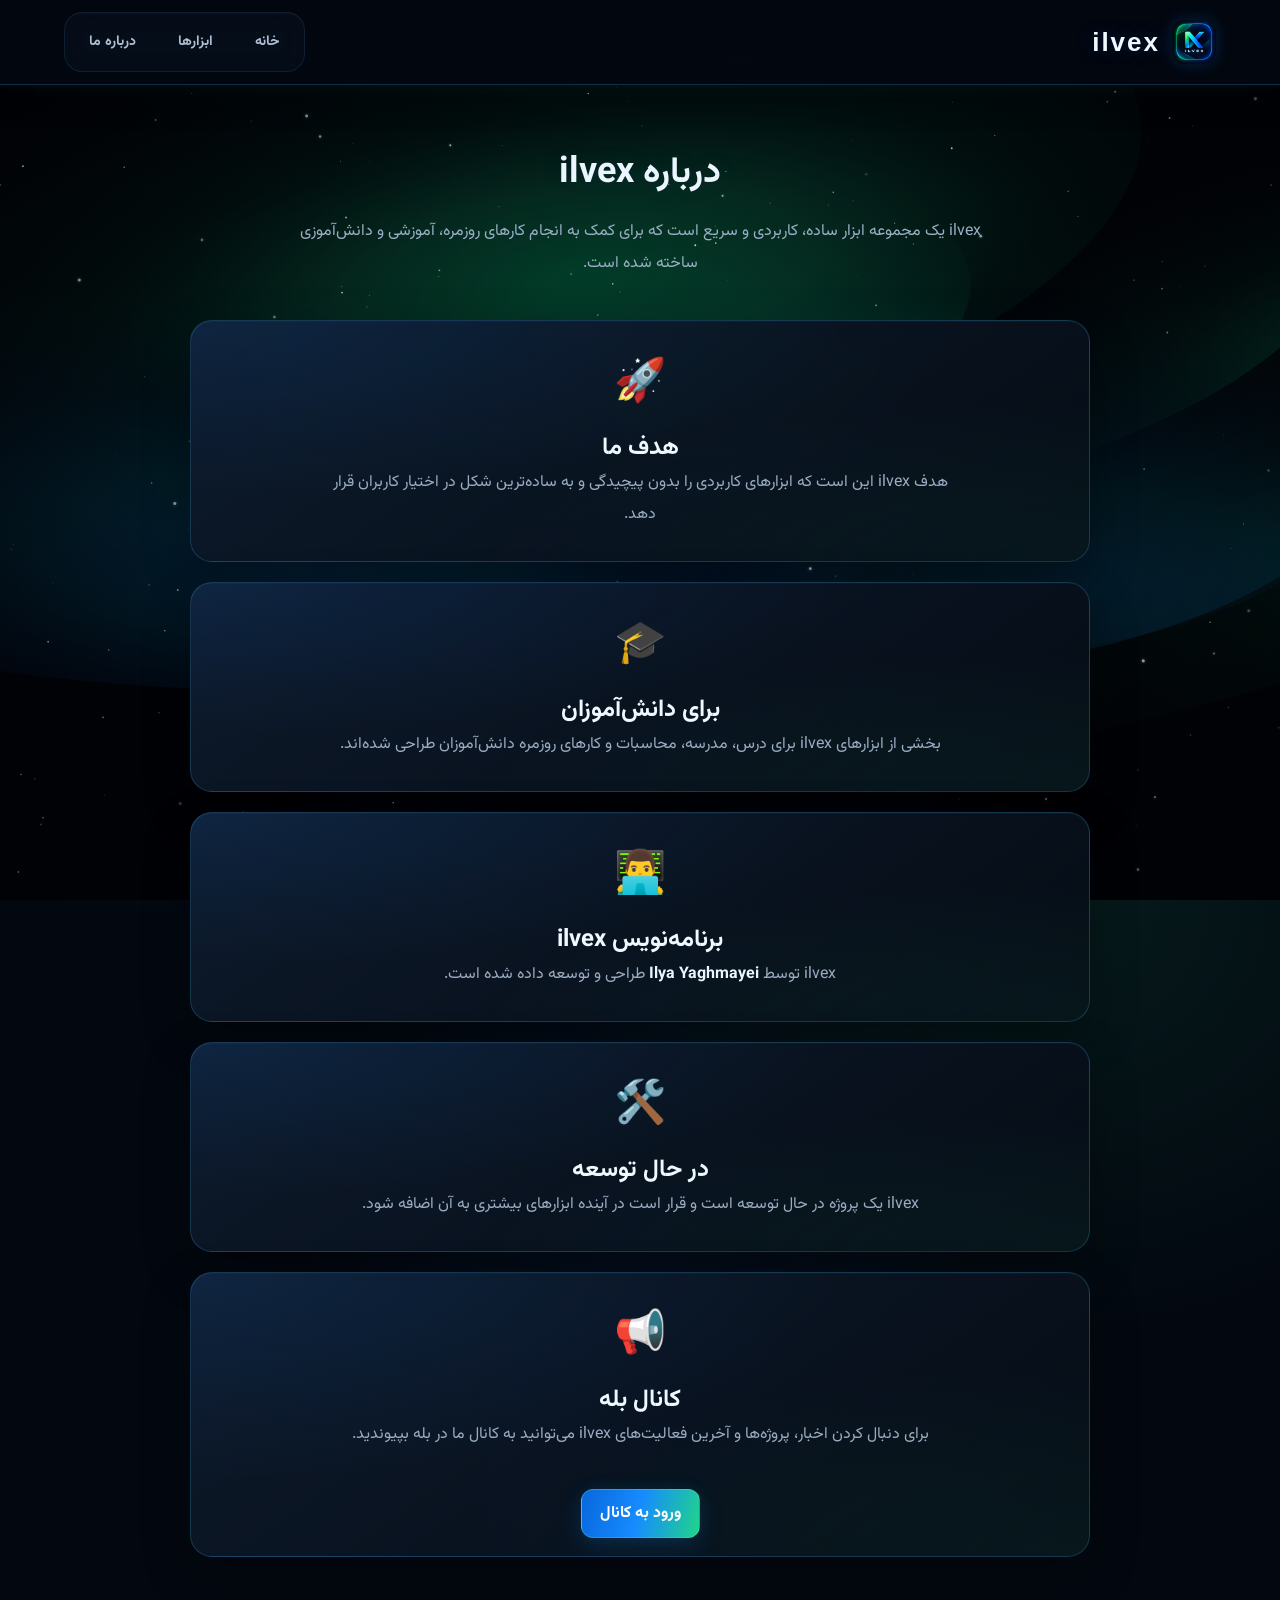
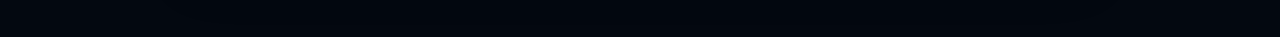
==== commit 20eb13a1: "Add files via upload" ====
--- a/about.html
+++ b/about.html
@@ -212,8 +212,8 @@
     <!-- JavaScript -->
 
     <script src="script.js"></script>
-
-<script src="stars.js"></script>
+   <script src="aurora.js"></script>
+
 </body>
 
 </html>
--- a/style.css
+++ b/style.css
@@ -1054,155 +1054,9 @@
 }
 
 
-.loading-screen {
-    position: fixed;
-    inset: 0;
-    width: 100%;
-    height: 100vh;
-
-    background: #ffffff;
-
-    display: flex;
-    flex-direction: column;
-    align-items: center;
-    justify-content: center;
-
-    z-index: 99999;
-
-    transition: opacity 0.6s ease, visibility 0.6s ease;
-}
-
-
-
-
-.loading-z {
-    width: 90px;
-    height: 90px;
-
-    display: flex;
-    align-items: center;
-    justify-content: center;
-
-    font-size: 58px;
-    font-weight: 700;
-
-    color: #1683ff;
-
-    border: 3px solid #1683ff;
-    border-radius: 24px;
-
-    box-shadow:
-        0 0 20px rgba(22, 131, 255, 0.15),
-        0 0 50px rgba(22, 131, 255, 0.08);
-
-    animation: ilvexPulse 1.8s ease-in-out infinite;
-}
-
-
-
-
-.loading-name {
-    margin-top: 18px;
-
-    font-size: 24px;
-    font-weight: 700;
-
-    letter-spacing: 6px;
-
-    color: #111111;
-}
-
-
-
-
-.loading-line {
-    width: 150px;
-    height: 4px;
-
-    margin-top: 22px;
-
-    background: #e8f3ff;
-
-    border-radius: 10px;
-
-    overflow: hidden;
-}
-
-.loading-line span {
-    display: block;
-
-    width: 45%;
-    height: 100%;
-
-    background: #1683ff;
-
-    border-radius: 10px;
-
-    animation: ilvexLoading 1.4s ease-in-out infinite;
-}
-
-
-
-
-@keyframes ilvexPulse {
-
-    0% {
-        transform: scale(1);
-        box-shadow:
-            0 0 20px rgba(22, 131, 255, 0.15),
-            0 0 50px rgba(22, 131, 255, 0.08);
-    }
-
-    50% {
-        transform: scale(1.06);
-        box-shadow:
-            0 0 30px rgba(22, 131, 255, 0.25),
-            0 0 70px rgba(22, 131, 255, 0.12);
-    }
-
-    100% {
-        transform: scale(1);
-        box-shadow:
-            0 0 20px rgba(22, 131, 255, 0.15),
-            0 0 50px rgba(22, 131, 255, 0.08);
-    }
-}
-
-
-@keyframes ilvexLoading {
-
-    0% {
-        transform: translateX(-120%);
-    }
-
-    50% {
-        transform: translateX(120%);
-    }
-
-    100% {
-        transform: translateX(220%);
-    }
-}
-
-@keyframes loadingLogo {
-    0%, 100% {
-        transform: scale(1);
-    }
-
-    50% {
-        transform: scale(1.08);
-    }
-}
-
-@keyframes loadingBar {
-    0% {
-        transform: translateX(-220%);
-    }
-
-    100% {
-        transform: translateX(450%);
-    }
-}
+
+
+/* =========================================
 
 
 
@@ -1548,374 +1402,6 @@
    Loading Screen Fix
 ========================= */
 
-#loadingScreen {
-    animation: hideLoading 0.5s ease 3s forwards;
-}
-
-@keyframes hideLoading {
-
-    from {
-        opacity: 1;
-        visibility: visible;
-    }
-
-    to {
-        opacity: 0;
-        visibility: hidden;
-        pointer-events: none;
-    }
-
-}
-
-
-/* =========================
-   ilvex 2.0 — BLACK & BLUE THEME
-   Dark mode overrides
-========================= */
-
-:root {
-    color-scheme: dark;
-    --blue: #1683ff;
-    --blue-light: #45b6ff;
-    --blue-soft: #10243b;
-    --blue-glow: rgba(22, 131, 255, 0.35);
-
-    --bg: #070b12;
-    --card: #0d1522;
-    --text: #edf5ff;
-    --muted: #a3b4c9;
-    --border: #1c3552;
-}
-
-html,
-body {
-    background-color: var(--bg) !important;
-    color-scheme: dark;
-}
-
-body {
-    background:
-        radial-gradient(ellipse at 50% 0%, rgba(22, 131, 255, 0.10), transparent 48%),
-        var(--bg);
-    color: var(--text);
-}
-
-.header {
-    background: rgba(7, 11, 18, 0.88);
-    border-bottom-color: var(--border);
-    box-shadow: 0 8px 30px rgba(0, 0, 0, 0.28);
-}
-
-.menu a { color: var(--text); }
-.menu a:hover {
-    color: var(--blue-light);
-    background: var(--blue-soft);
-    box-shadow: 0 0 18px rgba(22, 131, 255, 0.16);
-}
-
-.menu-btn {
-    background: var(--blue-soft);
-    color: var(--blue-light);
-    border-color: var(--border);
-}
-
-.hero::before {
-    background: radial-gradient(circle, rgba(22, 131, 255, 0.22), rgba(69, 182, 255, 0.08), transparent 70%);
-}
-
-.hero-badge {
-    background: rgba(16, 36, 59, 0.85);
-    border-color: #24558a;
-    color: var(--blue-light);
-    box-shadow: 0 0 22px rgba(22, 131, 255, 0.12);
-}
-
-.hero h1,
-.why-ilvex h2,
-.tools h2,
-.audience h2,
-.home-section h2,
-.cta h2 {
-    color: var(--text);
-    text-shadow: 0 0 22px rgba(22, 131, 255, 0.12);
-}
-
-.hero > p,
-.why-description,
-.tools-description,
-.audience-description,
-.tool-card p,
-.why-card p,
-.audience-card p,
-.home-section p,
-.cta p,
-.tools-page > p,
-.about-page > p,
-.about-card p {
-    color: var(--muted);
-}
-
-.hero-button.secondary {
-    color: var(--blue-light);
-    background: #0d1522;
-    border-color: #24558a;
-}
-.hero-button.secondary:hover {
-    background: var(--blue-soft);
-    border-color: var(--blue);
-}
-
-.why-card,
-.tool-card,
-.audience-card,
-.about-card,
-.home-section,
-.stat-card {
-    background: linear-gradient(145deg, #101b2b, #0a111c);
-    border-color: var(--border);
-    box-shadow: 0 15px 40px rgba(0, 0, 0, 0.22);
-}
-
-.why-card:hover,
-.tool-card:hover,
-.audience-card:hover,
-.about-card:hover,
-.home-section:hover,
-.stat-card:hover {
-    border-color: var(--blue);
-    box-shadow: 0 18px 45px rgba(0, 0, 0, 0.32), 0 0 25px rgba(22, 131, 255, 0.13);
-}
-
-.cta {
-    background: linear-gradient(135deg, #101f33, #0a111c);
-    border-color: var(--border);
-    box-shadow: 0 15px 45px rgba(0, 0, 0, 0.25);
-}
-
-.platform-banner {
-    background: linear-gradient(100deg, #0758c9, #1683ff, #45b6ff);
-    box-shadow: 0 12px 35px rgba(22, 131, 255, 0.22);
-}
-
-.tools-page h1,
-.about-page > h1 { color: var(--blue-light); }
-
-input,
-textarea,
-select {
-    background: #0a111c !important;
-    color: var(--text) !important;
-    border-color: var(--border) !important;
-}
-
-input::placeholder,
-textarea::placeholder { color: #71849c; }
-
-input:focus,
-textarea:focus,
-select:focus {
-    border-color: var(--blue) !important;
-    box-shadow: 0 0 15px rgba(22, 131, 255, 0.20);
-}
-
-.text-tool,
-.calculator-tool,
-.unit-converter-tool,
-.grade-calculator-tool {
-    background: linear-gradient(145deg, #101b2b, #0a111c);
-    border-color: var(--border);
-    box-shadow: 0 15px 40px rgba(0, 0, 0, 0.25);
-}
-
-.text-tool textarea {
-    background: #080e17;
-    color: var(--text);
-    border-color: var(--border);
-}
-
-.stats div,
-.unit-result,
-.grades-list,
-#fractionResult {
-    background: #10243b;
-    border-color: var(--border);
-    color: var(--text);
-}
-
-#calculatorDisplay {
-    background: #080e17 !important;
-    color: var(--text) !important;
-    border-color: var(--border);
-}
-
-.calculator-buttons button {
-    background: #10243b;
-    color: var(--blue-light);
-}
-.calculator-buttons button:hover {
-    background: var(--blue);
-    color: #fff;
-}
-
-#unitInput,
-#gradeInput,
-#unitFrom,
-#unitTo {
-    background: #080e17 !important;
-    color: var(--text) !important;
-    border-color: var(--border);
-}
-
-.loading-screen {
-    background:
-        radial-gradient(circle at center, rgba(22, 131, 255, 0.12), transparent 42%),
-        #070b12;
-}
-
-.loading-z {
-    color: var(--blue-light);
-    border-color: var(--blue);
-    box-shadow: 0 0 20px rgba(22, 131, 255, 0.22), 0 0 50px rgba(22, 131, 255, 0.12);
-}
-
-.loading-name { color: #edf5ff; }
-.loading-line { background: #142943; }
-.loading-line span { background: linear-gradient(90deg, var(--blue), var(--blue-light)); }
-
-::-webkit-scrollbar-track { background: #080e17; }
-::-webkit-scrollbar-thumb { background: linear-gradient(var(--blue), var(--blue-light)); }
-
-@media (max-width: 700px) {
-    .menu {
-        background: rgba(8, 14, 23, 0.98);
-        border-color: #24558a;
-        box-shadow: 0 25px 70px rgba(0, 0, 0, 0.55);
-    }
-    .menu a {
-        color: var(--text);
-        background: #101f33;
-        border-color: var(--border);
-    }
-    .menu a:hover,
-    .menu a:active {
-        color: #fff;
-        background: var(--blue);
-        border-color: var(--blue);
-    }
-}
-
-.tool-modal {
-    background: rgba(2, 6, 12, 0.78);
-}
-
-.tool-modal-box {
-    background: linear-gradient(145deg, #101b2b, #0a111c);
-    border-color: var(--border);
-    box-shadow: 0 25px 70px rgba(0, 0, 0, 0.55);
-}
-
-.tool-modal-box p { color: var(--muted); }
-.tool-modal-close {
-    background: #10243b;
-    color: var(--blue-light);
-}
-
-#fractionInput {
-    background: #080e17 !important;
-    color: var(--text) !important;
-    border-color: var(--border) !important;
-}
-
-/* ================================
-   ilvex 2.0 — Animated dark backdrop
-   Lightweight CSS-only blue aurora
-================================ */
-html {
-    background: #050912 !important;
-    color-scheme: dark;
-}
-
-body {
-    position: relative;
-    isolation: isolate;
-    background: transparent !important;
-}
-
-/* Keep the animated layers behind all page content */
-body::before,
-body::after {
-    content: "";
-    position: fixed;
-    inset: -25%;
-    pointer-events: none;
-    z-index: -1;
-    will-change: transform, opacity;
-}
-
-body::before {
-    background:
-        radial-gradient(ellipse at 18% 25%, rgba(0, 102, 255, 0.20) 0, transparent 34%),
-        radial-gradient(ellipse at 82% 68%, rgba(0, 183, 255, 0.13) 0, transparent 32%),
-        radial-gradient(ellipse at 55% 5%, rgba(30, 70, 180, 0.13) 0, transparent 38%);
-    animation: ilvexAurora 24s ease-in-out infinite alternate;
-}
-
-body::after {
-    inset: 0;
-    opacity: 0.32;
-    background-image:
-        radial-gradient(circle, rgba(105, 183, 255, 0.8) 1px, transparent 1.6px),
-        radial-gradient(circle, rgba(30, 120, 255, 0.65) 1px, transparent 1.7px);
-    background-size: 95px 95px, 145px 145px;
-    background-position: 0 0, 45px 65px;
-    mask-image: linear-gradient(to bottom, black, transparent 88%);
-    animation: ilvexStars 38s linear infinite;
-}
-
-@keyframes ilvexAurora {
-    0%   { transform: translate3d(-2%, -1%, 0) scale(1); }
-    50%  { transform: translate3d(2%, 2%, 0) scale(1.04); }
-    100% { transform: translate3d(-1%, 3%, 0) scale(1.02); }
-}
-
-@keyframes ilvexStars {
-    from { transform: translateY(0); }
-    to   { transform: translateY(-95px); }
-}
-
-/* A subtle dark translucent surface lets the moving backdrop show through */
-.header {
-    background: rgba(5, 9, 18, 0.82) !important;
-}
-
-.why-card,
-.tool-card,
-.audience-card,
-.about-card,
-.home-section,
-.stat-card,
-.text-tool,
-.calculator-tool,
-.unit-converter-tool,
-.grade-calculator-tool,
-.tool-modal-box {
-    background: linear-gradient(145deg, rgba(15, 25, 42, 0.94), rgba(7, 13, 24, 0.94)) !important;
-    backdrop-filter: blur(14px);
-}
-
-.cta {
-    background: linear-gradient(135deg, rgba(12, 31, 55, 0.94), rgba(5, 10, 19, 0.94)) !important;
-}
-
-@media (prefers-reduced-motion: reduce) {
-    body::before,
-    body::after {
-        animation: none !important;
-    }
-    *, *::before, *::after {
-        scroll-behavior: auto !important;
-    }
-}
 
 /* ==========================================
    ilvex 2.0 — Final visual polish
@@ -2175,15 +1661,7 @@
     box-shadow: 0 7px 20px rgba(22, 131, 255, 0.18);
 }
 
-.loading-screen,
-#loadingScreen {
-    background: radial-gradient(circle at 50% 45%, rgba(22, 131, 255, 0.14), transparent 40%), #050912 !important;
-}
-
-.loading-name {
-    color: #edf5ff !important;
-    text-shadow: 0 0 24px rgba(22, 131, 255, 0.18);
-}
+
 
 .tool-modal-box {
     background: linear-gradient(145deg, rgba(15, 25, 42, 0.98), rgba(7, 13, 24, 0.98)) !important;
@@ -2249,208 +1727,7 @@
     }
 }
 
-/* =====================================================
-   ilvex 2.0 — CINEMATIC / GOD TIER LOADING SCREEN
-   CSS-only enhancement; keeps existing loader HTML.
-===================================================== */
-#loadingScreen,
-.loading-screen {
-    position: fixed !important;
-    inset: 0 !important;
-    width: 100% !important;
-    min-height: 100vh !important;
-    min-height: 100dvh !important;
-    display: flex !important;
-    flex-direction: column !important;
-    align-items: center !important;
-    justify-content: center !important;
-    gap: 0 !important;
-    overflow: hidden !important;
-    isolation: isolate !important;
-    background:
-        radial-gradient(ellipse at 50% 44%, rgba(0, 112, 255, .20) 0%, rgba(0, 50, 130, .10) 23%, transparent 52%),
-        radial-gradient(ellipse at 50% 100%, rgba(0, 76, 190, .15), transparent 55%),
-        #03060d !important;
-    color: #eff7ff !important;
-    z-index: 999999 !important;
-    animation: ilvexLoaderExit .65s cubic-bezier(.7, 0, .2, 1) 3.6s forwards !important;
-}
-
-/* Ambient glow and subtle orbital rings */
-#loadingScreen::before,
-.loading-screen::before {
-    content: "";
-    position: absolute;
-    z-index: -1;
-    width: min(74vw, 440px);
-    aspect-ratio: 1;
-    border-radius: 50%;
-    border: 1px solid rgba(64, 160, 255, .15);
-    box-shadow: 0 0 55px rgba(0, 112, 255, .10), inset 0 0 55px rgba(0, 112, 255, .07);
-    background: conic-gradient(from 0deg, transparent 0 65%, rgba(32, 143, 255, .48) 75%, transparent 83% 100%);
-    mask: radial-gradient(circle, transparent 57%, #000 58% 58.5%, transparent 59%);
-    -webkit-mask: radial-gradient(circle, transparent 57%, #000 58% 58.5%, transparent 59%);
-    animation: ilvexLoaderOrbit 8s linear infinite;
-    pointer-events: none;
-}
-
-#loadingScreen::after,
-.loading-screen::after {
-    content: "ilvex 2.0  /  INITIALIZING";
-    position: absolute;
-    left: 0;
-    right: 0;
-    bottom: max(34px, env(safe-area-inset-bottom));
-    text-align: center;
-    color: rgba(126, 190, 255, .62);
-    font: 600 10px/1.5 system-ui, sans-serif;
-    letter-spacing: .28em;
-    text-shadow: 0 0 18px rgba(22, 131, 255, .35);
-    animation: ilvexLoaderStatus 1.4s ease-in-out infinite alternate;
-    pointer-events: none;
-}
-
-.loading-z {
-    position: relative !important;
-    isolation: isolate;
-    width: 104px !important;
-    height: 104px !important;
-    display: flex !important;
-    align-items: center !important;
-    justify-content: center !important;
-    margin: 0 0 27px !important;
-    border: 1px solid rgba(101, 190, 255, .85) !important;
-    border-radius: 30px !important;
-    background: linear-gradient(145deg, rgba(18, 49, 86, .76), rgba(3, 11, 25, .92)) !important;
-    color: #f3faff !important;
-    font-size: 66px !important;
-    font-weight: 900 !important;
-    line-height: 1 !important;
-    text-shadow: 0 0 10px rgba(105, 195, 255, .95), 0 0 34px rgba(22, 131, 255, .7) !important;
-    box-shadow: 0 0 0 8px rgba(22, 131, 255, .045), 0 0 0 18px rgba(22, 131, 255, .025), 0 0 35px rgba(22, 131, 255, .28), inset 0 0 28px rgba(22, 131, 255, .12) !important;
-    animation: ilvexLoaderCore 2.3s ease-in-out infinite !important;
-}
-
-.loading-z::before {
-    content: "";
-    position: absolute;
-    inset: -13px;
-    border: 1px solid rgba(86, 177, 255, .35);
-    border-top-color: #69c3ff;
-    border-right-color: rgba(86, 177, 255, .05);
-    border-radius: 36px;
-    animation: ilvexLoaderOrbit 3.2s linear infinite;
-    pointer-events: none;
-}
-
-.loading-z::after {
-    content: "";
-    position: absolute;
-    inset: -23px;
-    border: 1px dashed rgba(48, 132, 255, .25);
-    border-radius: 42px;
-    animation: ilvexLoaderOrbit 12s linear infinite reverse;
-    pointer-events: none;
-}
-
-/* If the existing loader uses an image logo, give it the same premium glow. */
-#loadingScreen img,
-.loading-screen img,
-.loading-logo {
-    position: relative;
-    z-index: 1;
-    width: clamp(84px, 20vw, 112px);
-    height: clamp(84px, 20vw, 112px);
-    object-fit: contain;
-    filter: drop-shadow(0 0 12px rgba(40, 145, 255, .65)) drop-shadow(0 0 34px rgba(0, 95, 255, .28));
-    animation: ilvexLoaderCore 2.3s ease-in-out infinite;
-}
-
-.loading-name {
-    position: relative;
-    margin: 3px 0 0 !important;
-    color: #f1f8ff !important;
-    font-family: system-ui, sans-serif !important;
-    font-size: clamp(23px, 5vw, 30px) !important;
-    font-weight: 900 !important;
-    letter-spacing: .34em !important;
-    padding-left: .34em;
-    text-shadow: 0 0 12px rgba(105, 195, 255, .42), 0 0 35px rgba(22, 131, 255, .28) !important;
-    animation: ilvexLoaderName 1s ease both;
-}
-
-.loading-line {
-    position: relative !important;
-    width: min(230px, 62vw) !important;
-    height: 4px !important;
-    margin-top: 28px !important;
-    overflow: hidden !important;
-    border: 1px solid rgba(86, 166, 255, .24) !important;
-    border-radius: 999px !important;
-    background: rgba(47, 91, 145, .24) !important;
-    box-shadow: 0 0 18px rgba(22, 131, 255, .12) !important;
-}
-
-.loading-line span {
-    position: relative;
-    display: block !important;
-    width: 42% !important;
-    height: 100% !important;
-    border-radius: inherit !important;
-    background: linear-gradient(90deg, transparent, #1683ff 25%, #a6e1ff 65%, #ffffff) !important;
-    box-shadow: 0 0 10px #1683ff, 0 0 22px rgba(22, 131, 255, .75) !important;
-    animation: ilvexLoading 1.25s cubic-bezier(.45, 0, .55, 1) infinite !important;
-}
-
-@keyframes ilvexLoaderCore {
-    0%, 100% { transform: translateY(0) scale(1); }
-    50% { transform: translateY(-4px) scale(1.045); }
-}
-
-@keyframes ilvexLoaderOrbit {
-    from { transform: rotate(0deg); }
-    to { transform: rotate(360deg); }
-}
-
-@keyframes ilvexLoaderName {
-    from { opacity: 0; transform: translateY(10px); letter-spacing: .55em; }
-    to { opacity: 1; transform: translateY(0); letter-spacing: .34em; }
-}
-
-@keyframes ilvexLoaderStatus {
-    from { opacity: .45; }
-    to { opacity: 1; }
-}
-
-@keyframes ilvexLoaderExit {
-    to { opacity: 0; visibility: hidden; pointer-events: none; }
-}
-
-@media (max-width: 480px) {
-    #loadingScreen::before,
-    .loading-screen::before { width: 86vw; }
-
-    .loading-z { width: 90px !important; height: 90px !important; font-size: 57px !important; border-radius: 26px !important; }
-    .loading-z::before { border-radius: 32px; }
-    .loading-z::after { border-radius: 38px; }
-    .loading-name { letter-spacing: .24em !important; padding-left: .24em; }
-    #loadingScreen::after,
-    .loading-screen::after { font-size: 9px; letter-spacing: .19em; }
-}
-
-@media (prefers-reduced-motion: reduce) {
-    #loadingScreen::before,
-    .loading-screen::before,
-    .loading-z,
-    .loading-z::before,
-    .loading-z::after,
-    #loadingScreen img,
-    .loading-screen img,
-    .loading-logo,
-    .loading-name,
-    .loading-line span { animation-duration: 0.01ms !important; animation-iteration-count: 1 !important; }
-}
-
+/* =========================================================
 /* =====================================
    ilvex 2.0 — PREMIUM TOOL CARDS
    Glass panels, neon edges and smooth UI
@@ -2685,21 +1962,8 @@
 
 
 /* ==========================================
-   ilvex 2.0 — COSMIC STARFIELD FINAL OVERRIDES
-   Static tool icons + subtle premium card hover
+   ILVEX — STATIC TOOL ICONS
 ========================================== */
-#ilvex-starfield {
-    position: fixed;
-    inset: 0;
-    width: 100%;
-    height: 100%;
-    display: block;
-    pointer-events: none;
-    z-index: -1;
-    opacity: .95;
-}
-
-/* The icons stay still: no rotation, spinning, or floating animation. */
 .tool-icon,
 .tool-card .tool-icon,
 .tool-icon:hover,
@@ -2717,16 +1981,6 @@
     box-shadow: 0 0 24px rgba(22, 131, 255, .22), inset 0 0 18px rgba(22, 131, 255, .07) !important;
 }
 
-@media (prefers-reduced-motion: reduce) {
-    #ilvex-starfield { opacity: .55; }
-    .tool-card,
-    .why-card,
-    .audience-card,
-    .about-card,
-    .stat-card,
-    .tool-icon { transition: none !important; }
-    .tool-card:hover .tool-icon { transform: none !important; }
-}
 /* Fix: remove unwanted decorative rectangles */
 .cta-section::before,
 .cta-section::after,
@@ -2884,6 +2138,7 @@
     background: none !important;
     box-shadow: none !important;
 }
+
 /* =====================================================
    ilvex 2.0 — GOD TIER NAVIGATION
    Premium Neon Blue • Glass UI • Responsive Menu
@@ -3335,4 +2590,862 @@
         animation: none !important;
         transition: none !important;
     }
+}
+
+/* =====================================================
+   ILVEX 2.0 — FINAL BLUE / GREEN / BLACK THEME
+   Preserves the existing layout and components.
+   No purple. No decorative star-dot layer.
+===================================================== */
+
+:root {
+    --blue: #1683ff !important;
+    --blue-light: #5fc7ff !important;
+    --green: #20d58a;
+    --green-light: #72f0b5;
+    --blue-soft: rgba(22, 131, 255, 0.11) !important;
+    --blue-glow: rgba(22, 131, 255, 0.28) !important;
+    --bg: #030810 !important;
+    --card: rgba(9, 20, 34, 0.86) !important;
+    --text: #eef8ff !important;
+    --muted: #9aafc4 !important;
+    --border: rgba(69, 182, 255, 0.22) !important;
+}
+
+html,
+body {
+    background-color: #030810 !important;
+    color-scheme: dark;
+}
+
+body {
+    background:
+        radial-gradient(ellipse at 18% 18%, rgba(22, 131, 255, 0.13), transparent 36%),
+        radial-gradient(ellipse at 82% 58%, rgba(32, 213, 138, 0.09), transparent 34%),
+        radial-gradient(ellipse at 50% 100%, rgba(22, 131, 255, 0.07), transparent 40%),
+        #030810 !important;
+    color: var(--text) !important;
+}
+
+/* Aurora is rendered by aurora.js. CSS only controls its stacking. */
+body::before,
+body::after {
+    display: none !important;
+    content: none !important;
+}
+
+#ilvex-aurora {
+    position: fixed !important;
+    inset: 0 !important;
+    width: 100vw !important;
+    height: 100vh !important;
+    pointer-events: none !important;
+    z-index: 0 !important;
+}
+
+.header,
+main,
+.menu-overlay {
+    position: relative;
+    z-index: 1;
+}
+
+/* Header / navigation */
+.header {
+    background: rgba(3, 8, 17, 0.84) !important;
+    border-bottom-color: rgba(69, 182, 255, 0.22) !important;
+    box-shadow:
+        0 8px 35px rgba(0, 0, 0, 0.28),
+        0 1px 22px rgba(22, 131, 255, 0.05),
+        0 1px 22px rgba(32, 213, 138, 0.04) !important;
+}
+
+.logo {
+    color: #f2f8ff !important;
+    text-shadow:
+        0 0 18px rgba(22, 131, 255, 0.28),
+        0 0 28px rgba(32, 213, 138, 0.08);
+}
+
+.menu a:hover,
+.menu a:focus-visible {
+    color: #ffffff !important;
+    background: linear-gradient(
+        135deg,
+        rgba(22, 131, 255, 0.14),
+        rgba(32, 213, 138, 0.07)
+    ) !important;
+    border-color: rgba(69, 182, 255, 0.30) !important;
+}
+
+.menu a.active,
+.menu a[aria-current="page"] {
+    background: linear-gradient(
+        135deg,
+        rgba(22, 131, 255, 0.19),
+        rgba(32, 213, 138, 0.10)
+    ) !important;
+    border-color: rgba(69, 182, 255, 0.30) !important;
+}
+
+.menu a::after {
+    background: linear-gradient(
+        90deg,
+        transparent,
+        #1683ff,
+        #20d58a,
+        transparent
+    ) !important;
+    box-shadow:
+        0 0 10px rgba(32, 213, 138, 0.42),
+        0 0 10px rgba(22, 131, 255, 0.40) !important;
+}
+
+.menu-btn {
+    color: #8fe0ff !important;
+    background: linear-gradient(
+        145deg,
+        rgba(22, 131, 255, 0.15),
+        rgba(32, 213, 138, 0.06)
+    ) !important;
+    border-color: rgba(69, 182, 255, 0.30) !important;
+}
+
+/* Hero */
+.hero::before {
+    background:
+        radial-gradient(circle,
+            rgba(22, 131, 255, 0.20),
+            rgba(32, 213, 138, 0.10) 42%,
+            transparent 72%) !important;
+    filter: blur(38px) !important;
+}
+
+.hero-badge {
+    color: #b2f3d3 !important;
+    background: linear-gradient(
+        135deg,
+        rgba(22, 131, 255, 0.11),
+        rgba(32, 213, 138, 0.08)
+    ) !important;
+    border-color: rgba(69, 220, 168, 0.32) !important;
+    box-shadow:
+        inset 0 0 18px rgba(32, 213, 138, 0.04),
+        0 0 24px rgba(32, 213, 138, 0.07) !important;
+}
+
+.hero h1 span {
+    background: linear-gradient(
+        90deg,
+        #4db8ff 0%,
+        #1683ff 48%,
+        #20d58a 100%
+    ) !important;
+    -webkit-background-clip: text !important;
+    background-clip: text !important;
+}
+
+.hero-button.primary,
+.tool-button,
+.section-button,
+.cta-button {
+    background: linear-gradient(
+        105deg,
+        #0867dc 0%,
+        #168bff 48%,
+        #20d58a 100%
+    ) !important;
+    border-color: rgba(104, 224, 190, 0.32) !important;
+    box-shadow:
+        0 8px 25px rgba(22, 131, 255, 0.17),
+        0 0 18px rgba(32, 213, 138, 0.06) !important;
+}
+
+.hero-button.primary:hover,
+.tool-button:hover,
+.section-button:hover,
+.cta-button:hover {
+    box-shadow:
+        0 12px 32px rgba(22, 131, 255, 0.25),
+        0 0 25px rgba(32, 213, 138, 0.14) !important;
+}
+
+.hero-button.secondary {
+    color: #8edaff !important;
+    background: rgba(9, 20, 34, 0.82) !important;
+    border-color: rgba(69, 182, 255, 0.30) !important;
+}
+
+.hero-button.secondary:hover {
+    background: linear-gradient(
+        135deg,
+        rgba(22, 131, 255, 0.12),
+        rgba(32, 213, 138, 0.07)
+    ) !important;
+    border-color: rgba(32, 213, 138, 0.45) !important;
+}
+
+/* Cards */
+.why-card,
+.tool-card,
+.audience-card,
+.about-card,
+.home-section,
+.stat-card,
+.text-tool,
+.calculator-tool,
+.unit-converter-tool,
+.grade-calculator-tool,
+.tool-modal-box {
+    background:
+        radial-gradient(ellipse at 0% 0%, rgba(22, 131, 255, 0.10), transparent 52%),
+        radial-gradient(ellipse at 100% 100%, rgba(32, 213, 138, 0.06), transparent 48%),
+        linear-gradient(145deg, rgba(14, 27, 45, 0.96), rgba(5, 12, 21, 0.97)) !important;
+    border-color: rgba(69, 182, 255, 0.22) !important;
+    box-shadow:
+        0 18px 48px rgba(0, 0, 0, 0.30),
+        inset 0 1px 0 rgba(255, 255, 255, 0.025) !important;
+}
+
+.why-card:hover,
+.tool-card:hover,
+.audience-card:hover,
+.about-card:hover,
+.home-section:hover,
+.stat-card:hover {
+    border-color: rgba(69, 220, 168, 0.50) !important;
+    box-shadow:
+        0 20px 52px rgba(0, 0, 0, 0.36),
+        0 0 30px rgba(22, 131, 255, 0.12),
+        0 0 25px rgba(32, 213, 138, 0.07) !important;
+}
+
+.tool-card h3,
+.why-card h3,
+.audience-card h3 {
+    color: #edf7ff !important;
+}
+
+.tool-icon {
+    background: linear-gradient(
+        145deg,
+        rgba(22, 131, 255, 0.18),
+        rgba(32, 213, 138, 0.08),
+        rgba(7, 16, 28, 0.85)
+    ) !important;
+    border-color: rgba(69, 182, 255, 0.28) !important;
+    box-shadow:
+        inset 0 1px 0 rgba(255,255,255,.05),
+        0 0 25px rgba(22, 131, 255, .11) !important;
+}
+
+.tool-card:hover .tool-icon {
+    border-color: rgba(69, 220, 168, 0.60) !important;
+    box-shadow:
+        0 0 28px rgba(22, 131, 255, .18),
+        0 0 22px rgba(32, 213, 138, .10),
+        inset 0 0 18px rgba(32, 213, 138, .06) !important;
+}
+
+/* Tool inputs */
+input,
+textarea,
+select,
+#calculatorDisplay,
+.text-tool textarea,
+#unitInput,
+#gradeInput,
+#unitFrom,
+#unitTo,
+#fractionInput {
+    background: rgba(3, 10, 18, 0.92) !important;
+    color: var(--text) !important;
+    border-color: rgba(69, 182, 255, 0.22) !important;
+}
+
+input:focus,
+textarea:focus,
+select:focus {
+    border-color: rgba(32, 213, 138, 0.65) !important;
+    box-shadow:
+        0 0 0 3px rgba(32, 213, 138, 0.07),
+        0 0 22px rgba(22, 131, 255, 0.12) !important;
+}
+
+input::placeholder,
+textarea::placeholder {
+    color: #71879d !important;
+}
+
+.stats div,
+.unit-result,
+.grades-list,
+#fractionResult {
+    background:
+        linear-gradient(135deg, rgba(22, 131, 255, 0.10), rgba(32, 213, 138, 0.06)) !important;
+    border-color: rgba(69, 182, 255, 0.17) !important;
+}
+
+.stat-number,
+.stats span {
+    color: #72d0ff !important;
+    text-shadow: 0 0 18px rgba(22, 131, 255, 0.18);
+}
+
+/* Calculator */
+.calculator-buttons button {
+    background: linear-gradient(145deg, #12253c, #091523) !important;
+    border-color: rgba(69, 182, 255, 0.15) !important;
+    color: #8edaff !important;
+}
+
+.calculator-buttons button:hover {
+    background: linear-gradient(105deg, #0a6de4, #168bff, #20d58a) !important;
+}
+
+.equal-button {
+    background: linear-gradient(105deg, #0870ee, #168bff, #20d58a) !important;
+}
+
+/* CTA / banners */
+.cta {
+    background:
+        radial-gradient(ellipse at 15% 20%, rgba(22, 131, 255, 0.13), transparent 48%),
+        radial-gradient(ellipse at 85% 80%, rgba(32, 213, 138, 0.09), transparent 45%),
+        linear-gradient(135deg, rgba(10, 27, 46, 0.96), rgba(4, 11, 20, 0.97)) !important;
+    border-color: rgba(69, 182, 255, 0.22) !important;
+}
+
+.platform-banner {
+    background: linear-gradient(
+        100deg,
+        #0758c9,
+        #1683ff 48%,
+        #20d58a
+    ) !important;
+}
+
+
+/* Modal */
+.tool-modal {
+    background: rgba(1, 5, 10, 0.80) !important;
+}
+
+.tool-modal-box {
+    box-shadow:
+        0 25px 75px rgba(0, 0, 0, 0.58),
+        0 0 35px rgba(22, 131, 255, 0.08) !important;
+}
+
+.tool-modal-close {
+    background: rgba(22, 131, 255, 0.11) !important;
+    color: #8edaff !important;
+}
+
+.tool-modal-close:hover {
+    background: rgba(32, 213, 138, 0.12) !important;
+    color: #9af3c8 !important;
+}
+
+/* Mobile menu */
+@media (max-width: 700px) {
+    .menu {
+        background:
+            radial-gradient(ellipse at 50% 0%, rgba(22, 131, 255, 0.16), transparent 55%),
+            radial-gradient(ellipse at 50% 100%, rgba(32, 213, 138, 0.07), transparent 48%),
+            linear-gradient(145deg, rgba(9, 22, 37, 0.99), rgba(2, 7, 13, 0.99)) !important;
+        border-color: rgba(69, 182, 255, 0.35) !important;
+        box-shadow:
+            0 25px 80px rgba(0, 0, 0, 0.58),
+            0 0 35px rgba(22, 131, 255, 0.11),
+            0 0 25px rgba(32, 213, 138, 0.05),
+            0 0 0 100vmax rgba(0, 3, 10, 0.72) !important;
+    }
+
+    .menu a {
+        background: linear-gradient(
+            135deg,
+            rgba(18, 39, 64, 0.58),
+            rgba(15, 45, 37, 0.30)
+        ) !important;
+        border-color: rgba(91, 161, 239, 0.13) !important;
+    }
+
+    .menu a:hover,
+    .menu a:active,
+    .menu a.active,
+    .menu a[aria-current="page"] {
+        background: linear-gradient(
+            100deg,
+            rgba(8, 104, 223, 0.65),
+            rgba(22, 139, 255, 0.38),
+            rgba(32, 213, 138, 0.18)
+        ) !important;
+        border-color: rgba(105, 220, 190, 0.42) !important;
+    }
+}
+
+/* Keep icons and layout stable; only color/glow changes. */
+.tool-icon,
+.tool-card:hover .tool-icon,
+.tool-icon:hover {
+    animation: none !important;
+    transform: none !important;
+}
+
+@media (prefers-reduced-motion: reduce) {
+    body::before {
+        animation: none !important;
+    }
+}
+
+ 
+
+
+.hero .hero-brand {
+    display: flex !important;
+    flex-direction: column !important;
+
+    align-items: center !important;
+    justify-content: center !important;
+
+    width: 100% !important;
+    height: auto !important;
+
+    margin: 0 auto 25px !important;
+    padding: 0 !important;
+
+    gap: 7px !important;
+
+    position: relative !important;
+}
+
+
+/* خود لوگوی logo.png */
+
+.hero .hero-brand .hero-brand-logo {
+    width: 126px;
+    height: 126px;
+    object-fit: contain;
+    border-radius: 34px;
+    display: block;
+    margin: 0 auto 20px;
+    filter: drop-shadow(0 0 12px rgba(0, 170, 255, 0.35));
+    position: relative;
+    z-index: 2;
+}
+
+
+/* نوشته ilvex */
+
+.hero .hero-brand h1 {
+    display: block !important;
+
+    width: auto !important;
+    height: auto !important;
+
+    margin: 0 !important;
+    padding: 0 !important;
+
+    line-height: 1 !important;
+
+    font-size: 64px !important;
+
+    position: relative !important;
+
+    transform: none !important;
+}
+
+.hero .hero-brand h1 span {
+    display: inline-block !important;
+
+    margin: 0 !important;
+    padding: 0 !important;
+
+    line-height: 1 !important;
+
+    transform: none !important;
+}
+
+
+/* ==========================
+   MOBILE
+========================== */
+
+@media (max-width: 600px) {
+
+    .hero .hero-brand {
+        gap: 6px !important;
+        margin-bottom: 20px !important;
+    }
+
+    .hero .hero-brand .hero-brand-logo {
+        width: 32px !important;
+        height: 32px !important;
+
+        min-width: 32px !important;
+        min-height: 32px !important;
+
+        max-width: 32px !important;
+        max-height: 32px !important;
+    }
+
+    .hero .hero-brand h1 {
+        font-size: 46px !important;
+    }
+}
+
+
+/* =========================================================
+   ILVEX — FINAL TECHNO LOADING SCREEN
+   Clean replacement — uses existing HTML + logo.png
+========================================================= */
+
+.loading-screen,
+#loadingScreen {
+    position: fixed !important;
+    inset: 0 !important;
+    width: 100vw !important;
+    height: 100vh !important;
+    display: flex !important;
+    align-items: center !important;
+    justify-content: center !important;
+    overflow: hidden !important;
+    background:
+        radial-gradient(circle at 50% 45%, rgba(0, 180, 255, .14) 0%, rgba(0, 255, 170, .055) 22%, transparent 52%),
+        linear-gradient(135deg, #01040a 0%, #020914 52%, #000205 100%) !important;
+    z-index: 999999 !important;
+    isolation: isolate !important;
+}
+
+.loading-screen::before {
+    content: "" !important;
+    position: absolute !important;
+    inset: -35% !important;
+    background-image:
+        linear-gradient(rgba(0, 190, 255, .045) 1px, transparent 1px),
+        linear-gradient(90deg, rgba(0, 255, 170, .04) 1px, transparent 1px) !important;
+    background-size: 48px 48px !important;
+    transform: perspective(700px) rotateX(62deg) translateY(70px) !important;
+    opacity: .55 !important;
+    animation: ilvexLoadingGrid 9s linear infinite !important;
+    pointer-events: none !important;
+    z-index: 0 !important;
+}
+
+.loading-screen::after {
+    content: "" !important;
+    position: absolute !important;
+    width: 620px !important;
+    height: 620px !important;
+    border-radius: 50% !important;
+    background: radial-gradient(circle, rgba(0, 195, 255, .09) 0%, rgba(0, 255, 170, .035) 28%, transparent 67%) !important;
+    filter: blur(18px) !important;
+    animation: ilvexLoadingAura 3.5s ease-in-out infinite alternate !important;
+    pointer-events: none !important;
+    z-index: 0 !important;
+}
+
+.loading-screen .loading-z {
+    position: relative !important;
+    width: 330px !important;
+    height: 330px !important;
+    margin: 0 !important;
+    padding: 0 !important;
+    display: flex !important;
+    align-items: center !important;
+    justify-content: center !important;
+    background: transparent !important;
+    border: 0 !important;
+    box-shadow: none !important;
+    font-size: 0 !important;
+    z-index: 5 !important;
+    overflow: visible !important;
+    isolation: isolate !important;
+}
+
+/* rotating HUD ring */
+.loading-screen .loading-z::before {
+    content: "" !important;
+    position: absolute !important;
+    top: 50% !important;
+    left: 50% !important;
+    width: 250px !important;
+    height: 250px !important;
+    margin: -125px 0 0 -125px !important;
+    border-radius: 50% !important;
+    border: 1px solid rgba(0, 190, 255, .28) !important;
+    border-top-color: #00c8ff !important;
+    border-right-color: #00ffae !important;
+    border-bottom-color: rgba(0, 190, 255, .08) !important;
+    box-shadow: 0 0 22px rgba(0, 190, 255, .18), inset 0 0 22px rgba(0, 255, 170, .06) !important;
+    animation: ilvexLoadingRing 7s linear infinite !important;
+    z-index: 1 !important;
+}
+
+/* second counter-rotating ring */
+.loading-screen .loading-z > *:first-child {
+    display: none !important;
+}
+
+/* logo.png — always centered */
+.loading-screen .loading-z::after {
+    content: "" !important;
+    position: absolute !important;
+    top: 50% !important;
+    left: 50% !important;
+    width: 118px !important;
+    height: 118px !important;
+    margin: -59px 0 0 -59px !important;
+    background: url("logo.png") center / contain no-repeat !important;
+    border-radius: 24px !important;
+    filter:
+        drop-shadow(0 0 8px rgba(0, 205, 255, .95))
+        drop-shadow(0 0 22px rgba(0, 255, 170, .8))
+        drop-shadow(0 0 46px rgba(0, 145, 255, .45)) !important;
+    z-index: 10 !important;
+    animation: ilvexLoadingLogo 2.4s ease-in-out infinite !important;
+}
+
+/* decorative rings are drawn by an inner radial layer on the core */
+.loading-screen .loading-z {
+    background:
+        radial-gradient(circle at center,
+            transparent 0 76px,
+            rgba(0, 200, 255, .14) 77px 78px,
+            transparent 79px 98px,
+            rgba(0, 255, 170, .13) 99px 100px,
+            transparent 101px 121px,
+            rgba(0, 170, 255, .09) 122px 123px,
+            transparent 124px) !important;
+}
+
+.loading-screen .loading-name {
+    position: absolute !important;
+    top: calc(50% + 155px) !important;
+    left: 50% !important;
+    transform: translateX(-50%) !important;
+    margin: 0 !important;
+    color: #ffffff !important;
+    font-family: "Vazirmatn", sans-serif !important;
+    font-size: 30px !important;
+    font-weight: 900 !important;
+    letter-spacing: 9px !important;
+    line-height: 1 !important;
+    white-space: nowrap !important;
+    text-transform: lowercase !important;
+    text-shadow:
+        0 0 8px rgba(0, 205, 255, 1),
+        0 0 20px rgba(0, 255, 170, .72),
+        0 0 38px rgba(0, 145, 255, .38) !important;
+    z-index: 20 !important;
+    animation: ilvexLoadingText 2s ease-in-out infinite alternate !important;
+}
+
+.loading-screen .loading-name::after {
+    content: "" !important;
+    display: block !important;
+    width: 105px !important;
+    height: 2px !important;
+    margin: 12px auto 0 !important;
+    background: linear-gradient(90deg, transparent, #00c8ff, #00ffae, #00c8ff, transparent) !important;
+    box-shadow: 0 0 8px #00c8ff, 0 0 18px rgba(0, 255, 170, .8) !important;
+}
+
+.loading-screen .loading-line {
+    position: absolute !important;
+    top: calc(50% + 203px) !important;
+    left: 50% !important;
+    transform: translateX(-50%) !important;
+    width: 230px !important;
+    height: 5px !important;
+    margin: 0 !important;
+    padding: 0 !important;
+    overflow: hidden !important;
+    border: 1px solid rgba(0, 200, 255, .34) !important;
+    border-radius: 999px !important;
+    background: rgba(0, 180, 255, .07) !important;
+    box-shadow: 0 0 14px rgba(0, 170, 255, .22) !important;
+    z-index: 20 !important;
+}
+
+.loading-screen .loading-line span {
+    display: block !important;
+    width: 38% !important;
+    height: 100% !important;
+    border-radius: inherit !important;
+    background: linear-gradient(90deg, #007cff, #00c8ff, #00ffae) !important;
+    box-shadow: 0 0 9px #00c8ff, 0 0 20px rgba(0, 255, 170, .85) !important;
+    animation: ilvexLoadingScan 1.15s ease-in-out infinite !important;
+}
+
+@keyframes ilvexLoadingGrid {
+    from { background-position: 0 0, 0 0; }
+    to { background-position: 0 48px, 48px 0; }
+}
+
+@keyframes ilvexLoadingAura {
+    from { transform: scale(.88); opacity: .65; }
+    to { transform: scale(1.08); opacity: 1; }
+}
+
+@keyframes ilvexLoadingRing {
+    from { transform: rotate(0deg); }
+    to { transform: rotate(360deg); }
+}
+
+@keyframes ilvexLoadingLogo {
+    0%, 100% {
+        transform: scale(1);
+        filter:
+            drop-shadow(0 0 8px rgba(0, 205, 255, .9))
+            drop-shadow(0 0 20px rgba(0, 255, 170, .65));
+    }
+    50% {
+        transform: scale(1.045);
+        filter:
+            drop-shadow(0 0 14px rgba(0, 220, 255, 1))
+            drop-shadow(0 0 32px rgba(0, 255, 170, .95))
+            drop-shadow(0 0 50px rgba(0, 145, 255, .45));
+    }
+}
+
+@keyframes ilvexLoadingText {
+    from {
+        text-shadow:
+            0 0 6px rgba(0, 200, 255, .75),
+            0 0 15px rgba(0, 255, 170, .4);
+    }
+    to {
+        text-shadow:
+            0 0 10px rgba(0, 210, 255, 1),
+            0 0 24px rgba(0, 255, 170, .78),
+            0 0 38px rgba(0, 150, 255, .35);
+    }
+}
+
+@keyframes ilvexLoadingScan {
+    0% { transform: translateX(-155px); opacity: .35; }
+    50% { opacity: 1; }
+    100% { transform: translateX(235px); opacity: .85; }
+}
+
+@media (max-width: 600px) {
+    .loading-screen .loading-z {
+        width: 285px !important;
+        height: 285px !important;
+    }
+
+    .loading-screen .loading-z::before {
+        width: 215px !important;
+        height: 215px !important;
+        margin: -107.5px 0 0 -107.5px !important;
+    }
+
+    .loading-screen .loading-z::after {
+        width: 92px !important;
+        height: 92px !important;
+        margin: -46px 0 0 -46px !important;
+        border-radius: 20px !important;
+    }
+
+    .loading-screen .loading-name {
+        top: calc(50% + 132px) !important;
+        font-size: 24px !important;
+        letter-spacing: 7px !important;
+    }
+
+    .loading-screen .loading-line {
+        top: calc(50% + 177px) !important;
+        width: 185px !important;
+    }
+}
+/* =========================================
+   ILVEX LOADING EXIT FIX
+========================================= */
+
+.loading-screen {
+    opacity: 1;
+    visibility: visible;
+}
+
+.loading-screen.hide,
+.loading-screen.hidden,
+.loading-screen.loaded,
+.loading-screen.fade-out {
+    opacity: 0 !important;
+    visibility: hidden !important;
+    pointer-events: none !important;
+}
+/* =========================================
+   ILVEX GOD MODE EXIT ANIMATION
+========================================= */
+
+.loading-screen {
+    transition: none !important;
+}
+
+/* شروع خروج */
+.loading-screen.ilvex-loading-exit {
+    animation: ilvexGodExit 1.5s cubic-bezier(0.7, 0, 0.2, 1) forwards;
+}
+
+/* خود خروج */
+@keyframes ilvexGodExit {
+
+    0% {
+        opacity: 1;
+        transform: scale(1);
+        filter: brightness(1);
+        visibility: visible;
+    }
+
+    15% {
+        filter:
+            brightness(1.8)
+            drop-shadow(0 0 30px rgba(0, 200, 255, 0.8));
+
+        transform: scale(1.01);
+    }
+
+    35% {
+        filter:
+            brightness(2.5)
+            drop-shadow(0 0 60px rgba(0, 255, 170, 0.9));
+
+        transform: scale(1.025);
+    }
+
+    55% {
+        opacity: 0.9;
+
+        filter:
+            brightness(3)
+            drop-shadow(0 0 90px rgba(0, 200, 255, 1));
+
+        transform: scale(1.05);
+    }
+
+    75% {
+        opacity: 0.45;
+
+        filter:
+            brightness(2)
+            blur(4px);
+
+        transform: scale(1.08);
+    }
+
+    100% {
+        opacity: 0;
+
+        filter:
+            brightness(1)
+            blur(18px);
+
+        transform: scale(1.14);
+
+        visibility: hidden;
+        pointer-events: none;
+    }
 }
